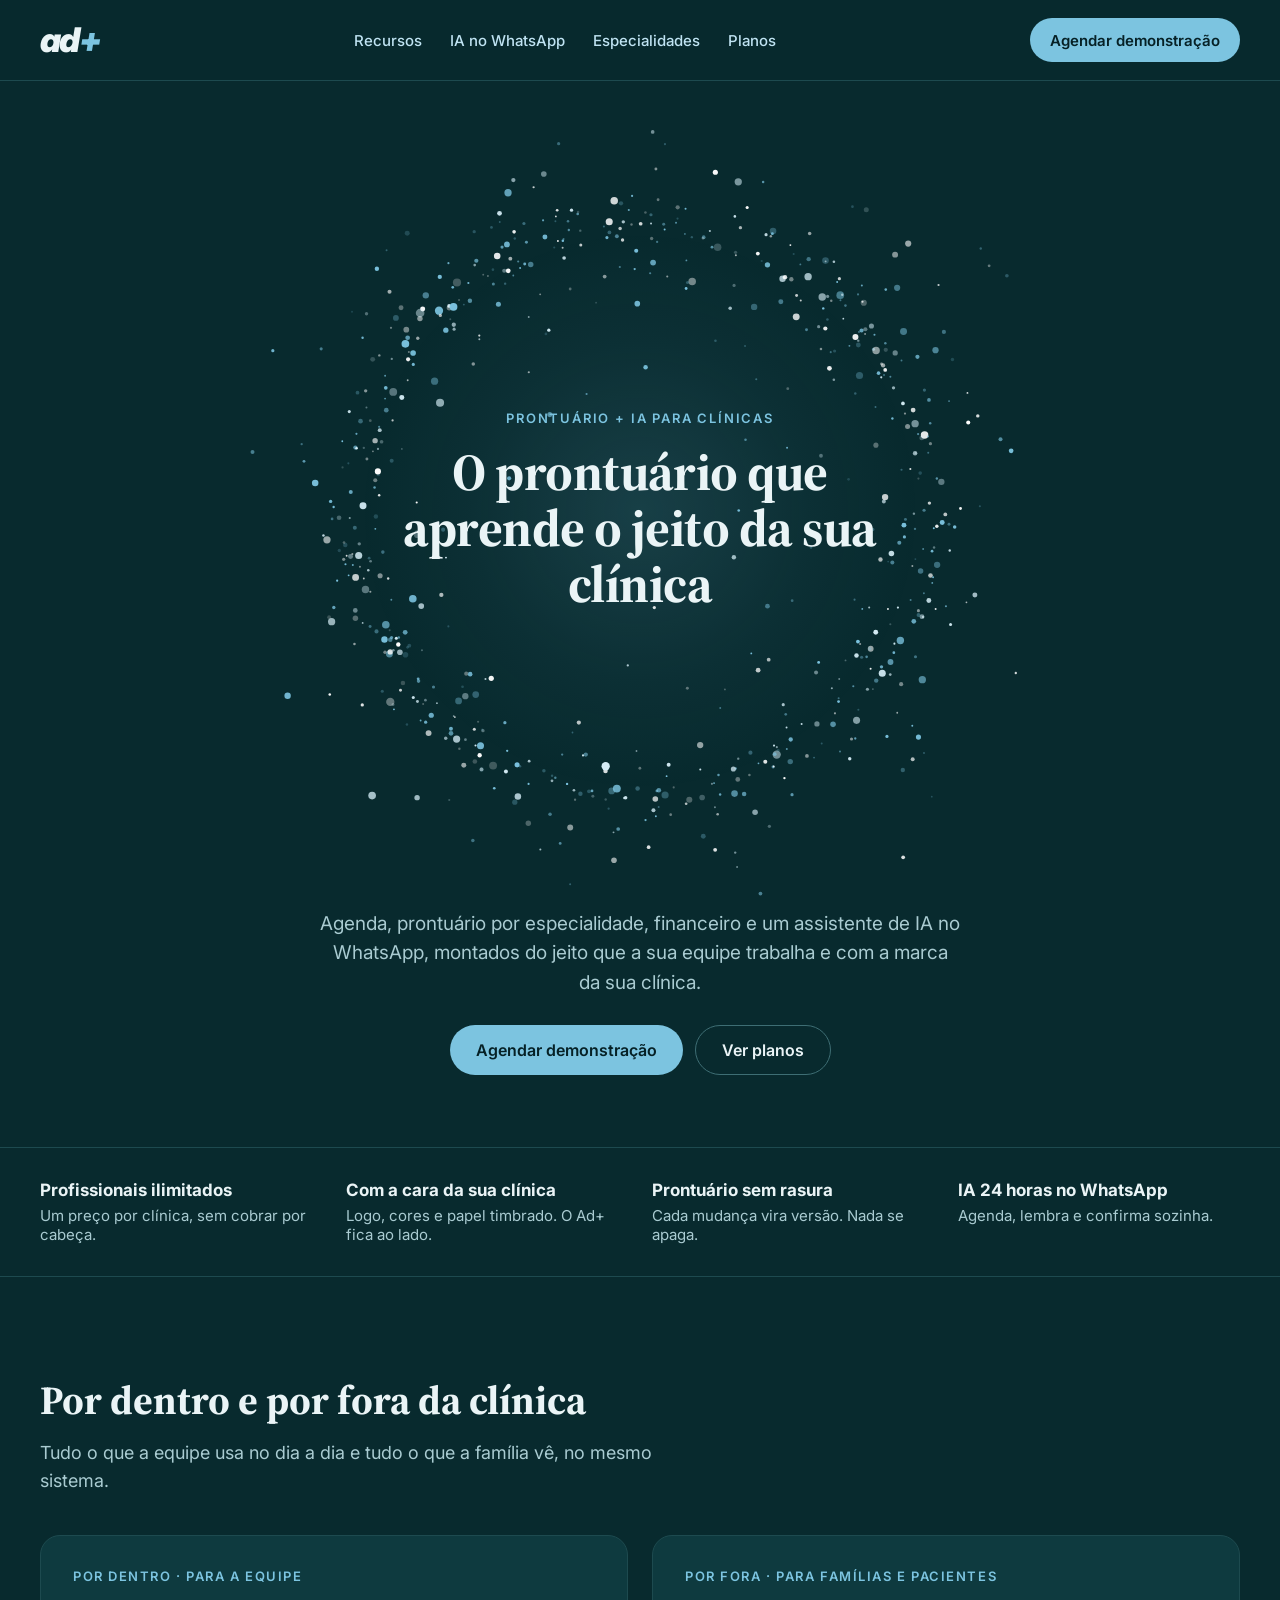
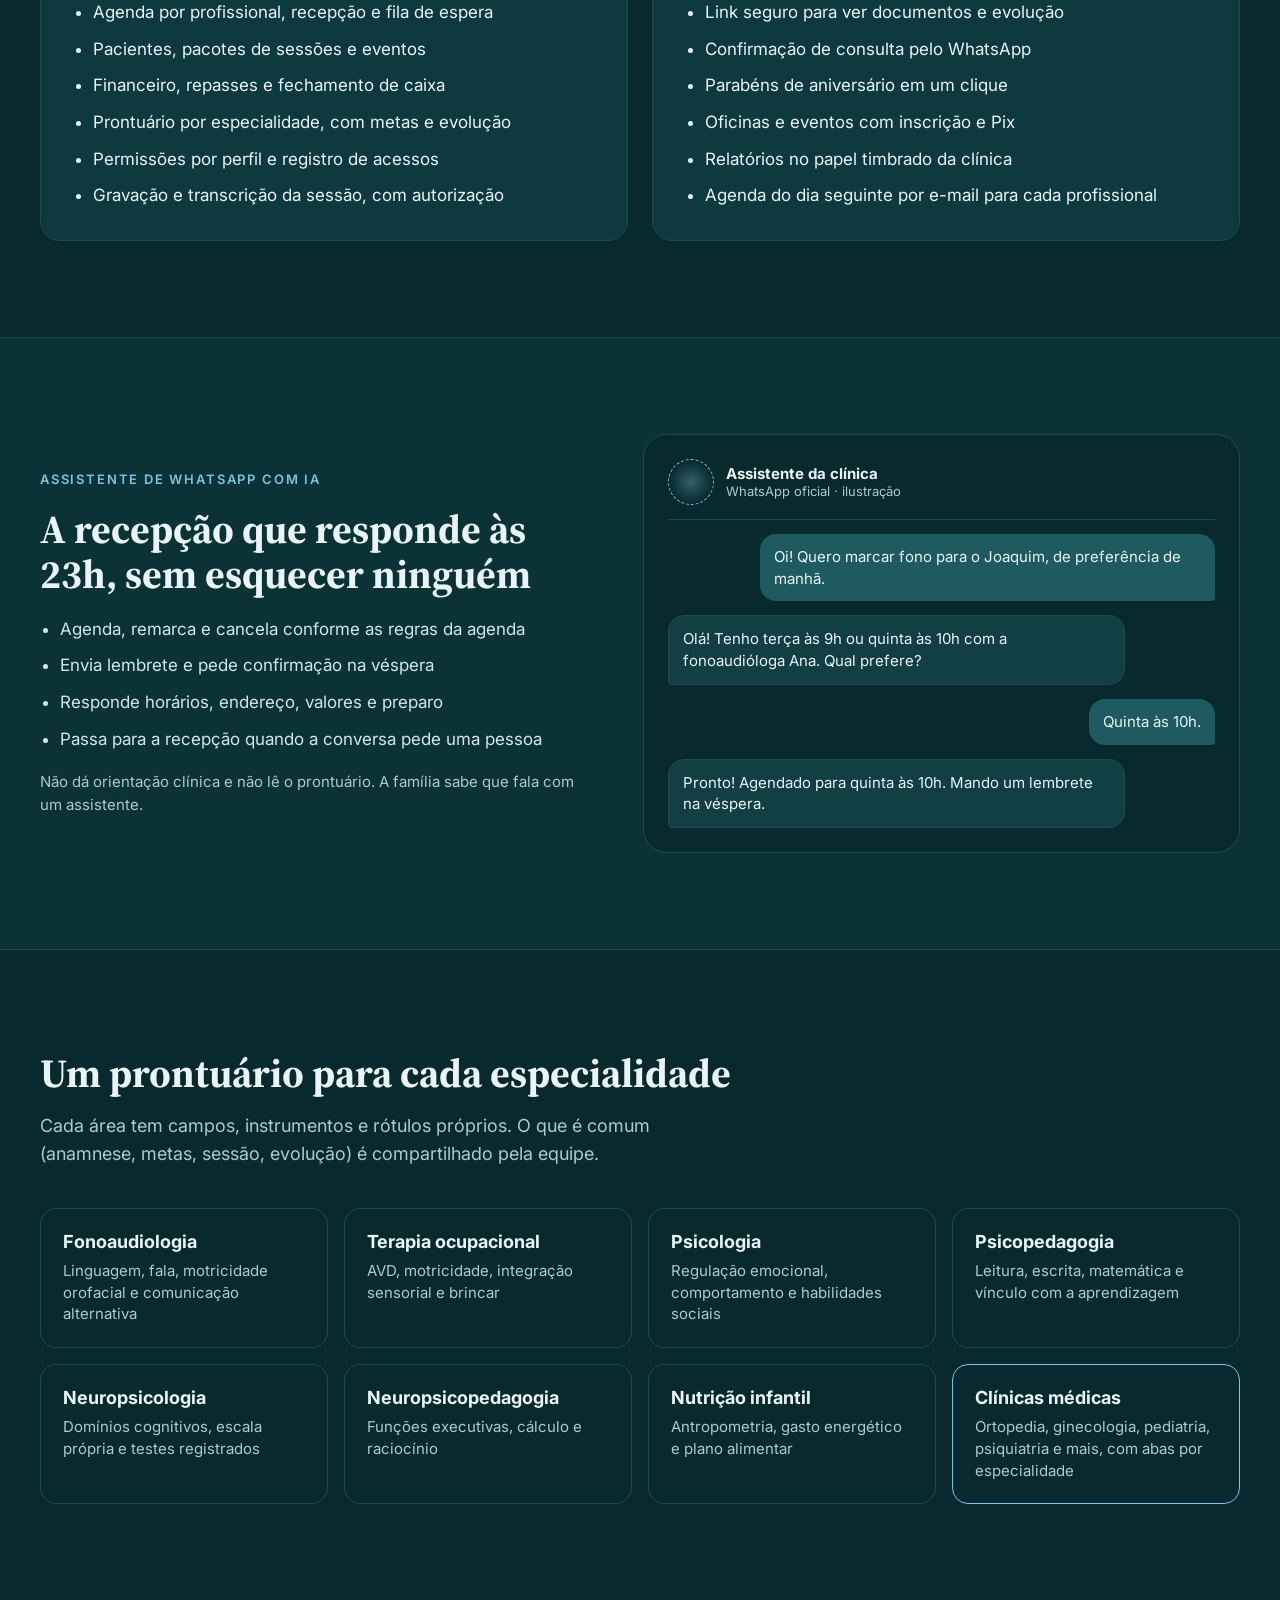
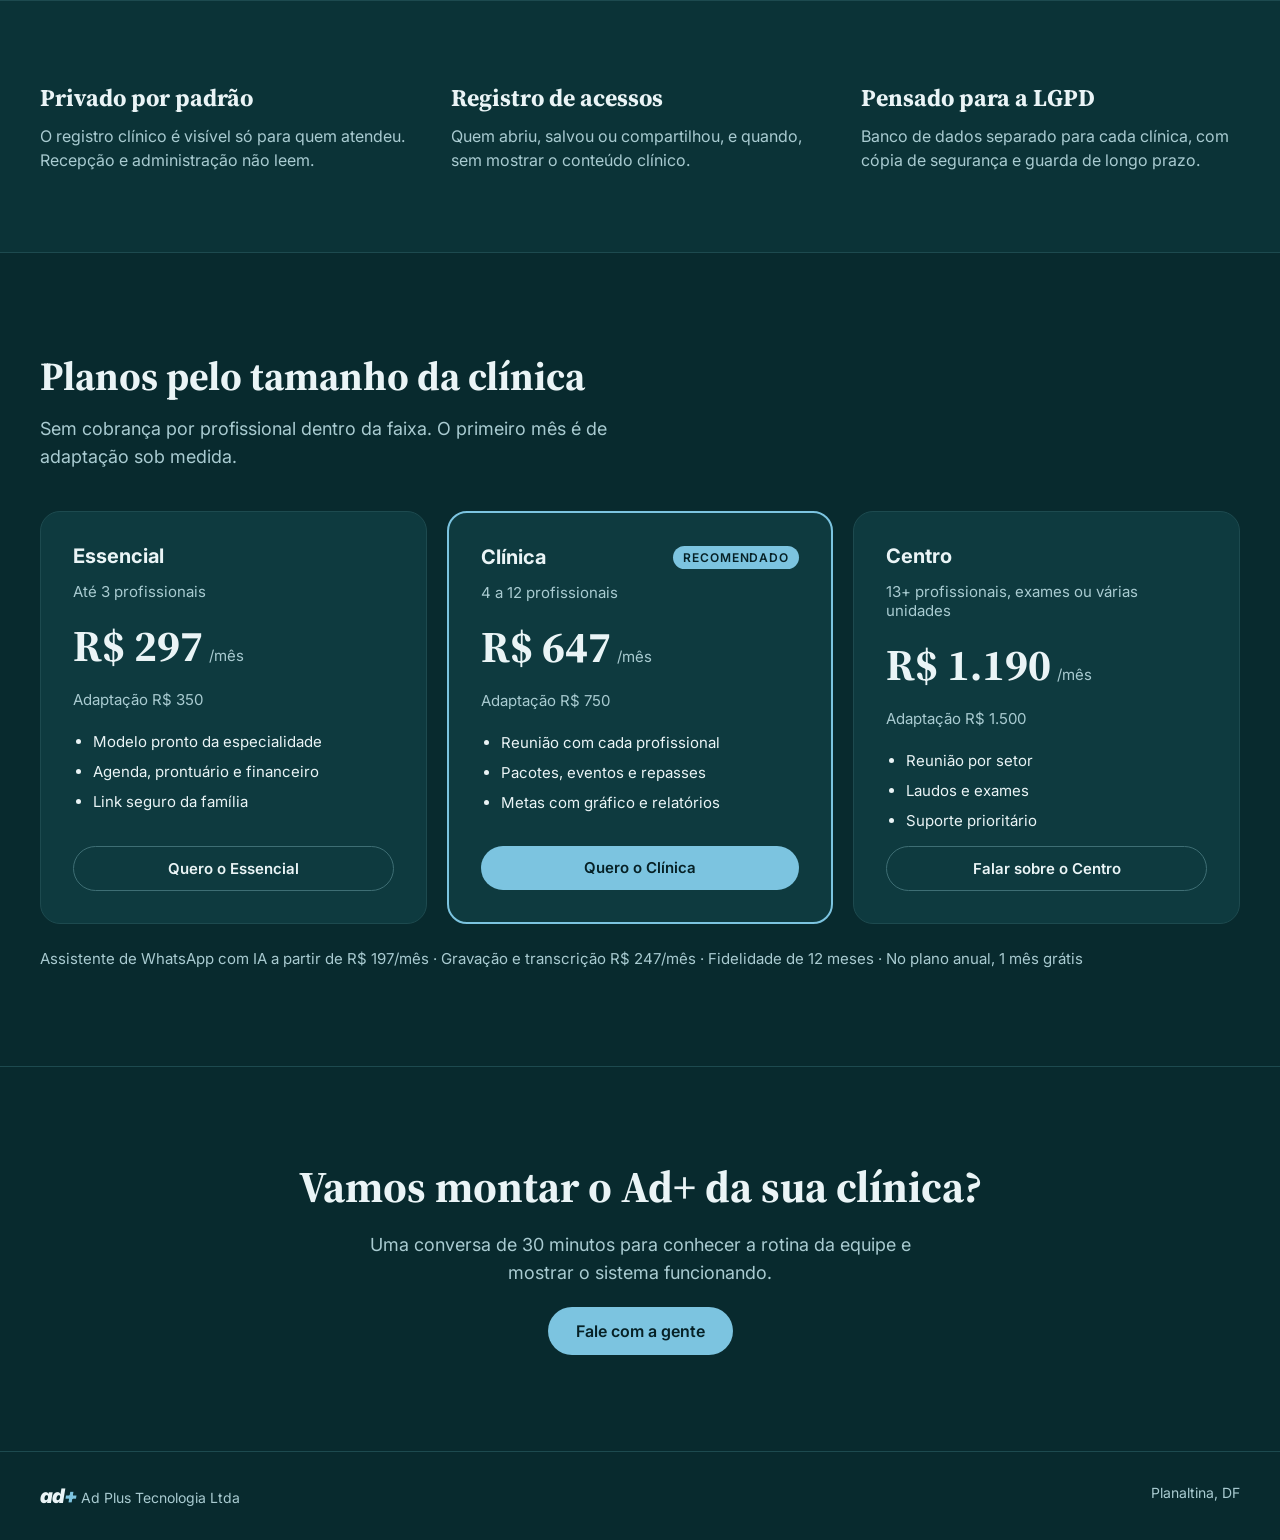
==== landing/index.html @ 31d8fa85 "Landing page do Ad+ para adplus.app.br Co-Authored-By: Claude Opus 5.5 <noreply@anthropic.com> Claud" ====
<!doctype html>
<html lang="pt-BR">
<head>
<meta charset="utf-8">
<meta name="viewport" content="width=device-width, initial-scale=1">
<title>Ad+ · Prontuário e IA para clínicas</title>
<meta name="description" content="Agenda, prontuário por especialidade, financeiro e assistente de IA no WhatsApp, montados do jeito da sua clínica.">
<meta property="og:title" content="Ad+ · Prontuário e IA para clínicas">
<meta property="og:description" content="O prontuário que aprende o jeito da sua clínica.">
<meta name="theme-color" content="#082A2E">
<link rel="icon" href="data:image/svg+xml,%3Csvg xmlns='http://www.w3.org/2000/svg' viewBox='0 0 64 64'%3E%3Crect width='64' height='64' rx='14' fill='%23082A2E'/%3E%3Ctext x='8' y='44' font-family='Arial' font-weight='900' font-style='italic' font-size='34' fill='%23EAF4F6'%3Ead%3Ctspan fill='%237CC4E0'%3E+%3C/tspan%3E%3C/text%3E%3C/svg%3E">
<link rel="preconnect" href="https://fonts.googleapis.com">
<link rel="stylesheet" href="https://fonts.googleapis.com/css2?family=Inter:ital,wght@0,400;0,500;0,600;0,700;1,800;1,900&amp;family=Source+Serif+4:opsz,wght@8..60,600;8..60,700&amp;display=swap">
<style>
body{margin:0;background:#082A2E}
a{color:#BFE3F2}a:hover{color:#FFFFFF}
<style>html{scroll-behavior:smooth}@media (prefers-reduced-motion: reduce){html{scroll-behavior:auto}}</style>
</head>
<body>
<div style="font-family: Inter, system-ui, sans-serif; color: #EAF4F6; background: #082A2E; min-height: 100vh">

<header style="position: sticky; top: 0; z-index: 10; background: rgba(8,42,46,0.92); border-bottom: 1px solid #1D4A4F">
<div style="max-width: 1200px; margin: 0 auto; padding: 18px 24px; display: flex; flex-wrap: wrap; align-items: center; justify-content: space-between; gap: 16px">
<a href="#topo" aria-label="Ad+ início" style="text-decoration: none; font-weight: 900; font-style: italic; font-size: 34px; letter-spacing: -0.05em; color: #EAF4F6; line-height: 1">ad<span style="color: #7CC4E0">+</span></a>
<nav aria-label="Principal" style="display: flex; flex-wrap: wrap; gap: 28px; font-size: 15px; font-weight: 500">
<a href="#recursos" style="text-decoration: none">Recursos</a>
<a href="#ia" style="text-decoration: none">IA no WhatsApp</a>
<a href="#especialidades" style="text-decoration: none">Especialidades</a>
<a href="#planos" style="text-decoration: none">Planos</a>
</nav>
<a href="#contato" style="text-decoration: none; background: #7CC4E0; color: #062126; font-weight: 600; font-size: 15px; padding: 12px 20px; border-radius: 999px; min-height: 44px; box-sizing: border-box; display: inline-flex; align-items: center">Agendar demonstração</a>
</div>
</header>

<section id="topo" style="position: relative; overflow: hidden; padding: 40px 24px 72px; display: flex; flex-direction: column; align-items: center">
<div style="position: relative; width: min(780px, 100%); aspect-ratio: 1 / 1">
<canvas id="poeira" aria-hidden="true" style="position: absolute; inset: 0; width: 100%; height: 100%"></canvas>
<div style="position: absolute; inset: 0; display: flex; flex-direction: column; align-items: center; justify-content: center; text-align: center; padding: 0 18%">
<p style="margin: 0 0 18px; font-size: 13px; font-weight: 600; letter-spacing: 0.14em; text-transform: uppercase; color: #7CC4E0">Prontuário + IA para clínicas</p>
<h1 style="margin: 0; font-family: 'Source Serif 4', Georgia, serif; font-weight: 700; font-size: 52px; line-height: 1.08; letter-spacing: -0.01em">O prontuário que aprende o jeito da sua clínica</h1>
</div>
</div>
<p style="margin: 8px 0 0; max-width: 640px; text-align: center; font-size: 19px; line-height: 1.55; color: #A9CBD1">Agenda, prontuário por especialidade, financeiro e um assistente de IA no WhatsApp, montados do jeito que a sua equipe trabalha e com a marca da sua clínica.</p>
<div style="display: flex; flex-wrap: wrap; justify-content: center; gap: 12px; margin-top: 28px">
<a href="#contato" style="text-decoration: none; background: #7CC4E0; color: #062126; font-weight: 600; font-size: 16px; padding: 14px 26px; border-radius: 999px; min-height: 48px; box-sizing: border-box; display: inline-flex; align-items: center">Agendar demonstração</a>
<a href="#planos" style="text-decoration: none; border: 1px solid #3E6E74; color: #EAF4F6; font-weight: 600; font-size: 16px; padding: 14px 26px; border-radius: 999px; min-height: 48px; box-sizing: border-box; display: inline-flex; align-items: center">Ver planos</a>
</div>
</section>

<section aria-label="Diferenciais" style="border-top: 1px solid #1D4A4F; border-bottom: 1px solid #1D4A4F">
<div style="max-width: 1200px; margin: 0 auto; padding: 32px 24px; display: grid; grid-template-columns: repeat(auto-fit, minmax(220px, 1fr)); gap: 24px">
<div style="display: flex; flex-direction: column; gap: 6px"><strong style="font-size: 17px">Profissionais ilimitados</strong><span style="font-size: 15px; color: #A9CBD1">Um preço por clínica, sem cobrar por cabeça.</span></div>
<div style="display: flex; flex-direction: column; gap: 6px"><strong style="font-size: 17px">Com a cara da sua clínica</strong><span style="font-size: 15px; color: #A9CBD1">Logo, cores e papel timbrado. O Ad+ fica ao lado.</span></div>
<div style="display: flex; flex-direction: column; gap: 6px"><strong style="font-size: 17px">Prontuário sem rasura</strong><span style="font-size: 15px; color: #A9CBD1">Cada mudança vira versão. Nada se apaga.</span></div>
<div style="display: flex; flex-direction: column; gap: 6px"><strong style="font-size: 17px">IA 24 horas no WhatsApp</strong><span style="font-size: 15px; color: #A9CBD1">Agenda, lembra e confirma sozinha.</span></div>
</div>
</section>

<section id="recursos" style="max-width: 1200px; margin: 0 auto; padding: 96px 24px">
<h2 style="margin: 0 0 12px; font-family: 'Source Serif 4', Georgia, serif; font-size: 40px; font-weight: 700">Por dentro e por fora da clínica</h2>
<p style="margin: 0 0 40px; max-width: 620px; font-size: 18px; line-height: 1.55; color: #A9CBD1">Tudo o que a equipe usa no dia a dia e tudo o que a família vê, no mesmo sistema.</p>
<div style="display: grid; grid-template-columns: repeat(auto-fit, minmax(320px, 1fr)); gap: 24px">
<div style="background: #0E3A3F; border: 1px solid #1D4A4F; border-radius: 20px; padding: 32px; display: flex; flex-direction: column; gap: 16px">
<p style="margin: 0; font-size: 13px; font-weight: 600; letter-spacing: 0.12em; text-transform: uppercase; color: #7CC4E0">Por dentro · para a equipe</p>
<ul style="margin: 0; padding-left: 20px; display: flex; flex-direction: column; gap: 12px; font-size: 17px; line-height: 1.45">
<li>Agenda por profissional, recepção e fila de espera</li>
<li>Pacientes, pacotes de sessões e eventos</li>
<li>Financeiro, repasses e fechamento de caixa</li>
<li>Prontuário por especialidade, com metas e evolução</li>
<li>Permissões por perfil e registro de acessos</li>
<li>Gravação e transcrição da sessão, com autorização</li>
</ul>
</div>
<div style="background: #0E3A3F; border: 1px solid #1D4A4F; border-radius: 20px; padding: 32px; display: flex; flex-direction: column; gap: 16px">
<p style="margin: 0; font-size: 13px; font-weight: 600; letter-spacing: 0.12em; text-transform: uppercase; color: #7CC4E0">Por fora · para famílias e pacientes</p>
<ul style="margin: 0; padding-left: 20px; display: flex; flex-direction: column; gap: 12px; font-size: 17px; line-height: 1.45">
<li>Link seguro para ver documentos e evolução</li>
<li>Confirmação de consulta pelo WhatsApp</li>
<li>Parabéns de aniversário em um clique</li>
<li>Oficinas e eventos com inscrição e Pix</li>
<li>Relatórios no papel timbrado da clínica</li>
<li>Agenda do dia seguinte por e-mail para cada profissional</li>
</ul>
</div>
</div>
</section>

<section id="ia" style="background: #0B3337; border-top: 1px solid #1D4A4F; border-bottom: 1px solid #1D4A4F">
<div style="max-width: 1200px; margin: 0 auto; padding: 96px 24px; display: flex; flex-wrap: wrap; gap: 56px; align-items: center">
<div style="flex: 1 1 420px; min-width: 0; display: flex; flex-direction: column; gap: 20px">
<p style="margin: 0; font-size: 13px; font-weight: 600; letter-spacing: 0.14em; text-transform: uppercase; color: #7CC4E0">Assistente de WhatsApp com IA</p>
<h2 style="margin: 0; font-family: 'Source Serif 4', Georgia, serif; font-size: 40px; line-height: 1.12; font-weight: 700">A recepção que responde às 23h, sem esquecer ninguém</h2>
<ul style="margin: 0; padding-left: 20px; display: flex; flex-direction: column; gap: 12px; font-size: 17px; line-height: 1.45; color: #D3E7EB">
<li>Agenda, remarca e cancela conforme as regras da agenda</li>
<li>Envia lembrete e pede confirmação na véspera</li>
<li>Responde horários, endereço, valores e preparo</li>
<li>Passa para a recepção quando a conversa pede uma pessoa</li>
</ul>
<p style="margin: 0; font-size: 15px; line-height: 1.5; color: #A9CBD1">Não dá orientação clínica e não lê o prontuário. A família sabe que fala com um assistente.</p>
</div>
<div style="flex: 1 1 420px; min-width: 0; background: #082A2E; border: 1px solid #1D4A4F; border-radius: 24px; padding: 24px; display: flex; flex-direction: column; gap: 14px">
<div style="display: flex; align-items: center; gap: 12px; padding-bottom: 14px; border-bottom: 1px solid #1D4A4F">
<div aria-hidden="true" style="position: relative; width: 44px; height: 44px; border-radius: 50%; background: radial-gradient(circle, rgba(124,196,224,0.35) 0%, rgba(124,196,224,0) 70%); border: 1px dashed #7CC4E0"></div>
<div style="display: flex; flex-direction: column"><strong style="font-size: 15px">Assistente da clínica</strong><span style="font-size: 13px; color: #A9CBD1">WhatsApp oficial · ilustração</span></div>
</div>
<div style="align-self: flex-end; max-width: 78%; background: #1F5A60; border-radius: 16px 16px 4px 16px; padding: 12px 14px; font-size: 15px; line-height: 1.45">Oi! Quero marcar fono para o Joaquim, de preferência de manhã.</div>
<div style="align-self: flex-start; max-width: 78%; background: #123F44; border: 1px solid #1D4A4F; border-radius: 16px 16px 16px 4px; padding: 12px 14px; font-size: 15px; line-height: 1.45">Olá! Tenho terça às 9h ou quinta às 10h com a fonoaudióloga Ana. Qual prefere?</div>
<div style="align-self: flex-end; max-width: 78%; background: #1F5A60; border-radius: 16px 16px 4px 16px; padding: 12px 14px; font-size: 15px; line-height: 1.45">Quinta às 10h.</div>
<div style="align-self: flex-start; max-width: 78%; background: #123F44; border: 1px solid #1D4A4F; border-radius: 16px 16px 16px 4px; padding: 12px 14px; font-size: 15px; line-height: 1.45">Pronto! Agendado para quinta às 10h. Mando um lembrete na véspera.</div>
</div>
</div>
</section>

<section id="especialidades" style="max-width: 1200px; margin: 0 auto; padding: 96px 24px">
<h2 style="margin: 0 0 12px; font-family: 'Source Serif 4', Georgia, serif; font-size: 40px; font-weight: 700">Um prontuário para cada especialidade</h2>
<p style="margin: 0 0 40px; max-width: 640px; font-size: 18px; line-height: 1.55; color: #A9CBD1">Cada área tem campos, instrumentos e rótulos próprios. O que é comum (anamnese, metas, sessão, evolução) é compartilhado pela equipe.</p>
<div style="display: grid; grid-template-columns: repeat(auto-fit, minmax(250px, 1fr)); gap: 16px">
<div style="border: 1px solid #1D4A4F; border-radius: 16px; padding: 22px; display: flex; flex-direction: column; gap: 8px"><strong style="font-size: 18px">Fonoaudiologia</strong><span style="font-size: 15px; line-height: 1.45; color: #A9CBD1">Linguagem, fala, motricidade orofacial e comunicação alternativa</span></div>
<div style="border: 1px solid #1D4A4F; border-radius: 16px; padding: 22px; display: flex; flex-direction: column; gap: 8px"><strong style="font-size: 18px">Terapia ocupacional</strong><span style="font-size: 15px; line-height: 1.45; color: #A9CBD1">AVD, motricidade, integração sensorial e brincar</span></div>
<div style="border: 1px solid #1D4A4F; border-radius: 16px; padding: 22px; display: flex; flex-direction: column; gap: 8px"><strong style="font-size: 18px">Psicologia</strong><span style="font-size: 15px; line-height: 1.45; color: #A9CBD1">Regulação emocional, comportamento e habilidades sociais</span></div>
<div style="border: 1px solid #1D4A4F; border-radius: 16px; padding: 22px; display: flex; flex-direction: column; gap: 8px"><strong style="font-size: 18px">Psicopedagogia</strong><span style="font-size: 15px; line-height: 1.45; color: #A9CBD1">Leitura, escrita, matemática e vínculo com a aprendizagem</span></div>
<div style="border: 1px solid #1D4A4F; border-radius: 16px; padding: 22px; display: flex; flex-direction: column; gap: 8px"><strong style="font-size: 18px">Neuropsicologia</strong><span style="font-size: 15px; line-height: 1.45; color: #A9CBD1">Domínios cognitivos, escala própria e testes registrados</span></div>
<div style="border: 1px solid #1D4A4F; border-radius: 16px; padding: 22px; display: flex; flex-direction: column; gap: 8px"><strong style="font-size: 18px">Neuropsicopedagogia</strong><span style="font-size: 15px; line-height: 1.45; color: #A9CBD1">Funções executivas, cálculo e raciocínio</span></div>
<div style="border: 1px solid #1D4A4F; border-radius: 16px; padding: 22px; display: flex; flex-direction: column; gap: 8px"><strong style="font-size: 18px">Nutrição infantil</strong><span style="font-size: 15px; line-height: 1.45; color: #A9CBD1">Antropometria, gasto energético e plano alimentar</span></div>
<div style="border: 1px solid #7CC4E0; border-radius: 16px; padding: 22px; display: flex; flex-direction: column; gap: 8px"><strong style="font-size: 18px">Clínicas médicas</strong><span style="font-size: 15px; line-height: 1.45; color: #A9CBD1">Ortopedia, ginecologia, pediatria, psiquiatria e mais, com abas por especialidade</span></div>
</div>
</section>

<section aria-label="Privacidade" style="background: #0B3337; border-top: 1px solid #1D4A4F; border-bottom: 1px solid #1D4A4F">
<div style="max-width: 1200px; margin: 0 auto; padding: 80px 24px; display: grid; grid-template-columns: repeat(auto-fit, minmax(280px, 1fr)); gap: 32px">
<div style="display: flex; flex-direction: column; gap: 10px"><h3 style="margin: 0; font-family: 'Source Serif 4', Georgia, serif; font-size: 24px">Privado por padrão</h3><p style="margin: 0; font-size: 16px; line-height: 1.5; color: #A9CBD1">O registro clínico é visível só para quem atendeu. Recepção e administração não leem.</p></div>
<div style="display: flex; flex-direction: column; gap: 10px"><h3 style="margin: 0; font-family: 'Source Serif 4', Georgia, serif; font-size: 24px">Registro de acessos</h3><p style="margin: 0; font-size: 16px; line-height: 1.5; color: #A9CBD1">Quem abriu, salvou ou compartilhou, e quando, sem mostrar o conteúdo clínico.</p></div>
<div style="display: flex; flex-direction: column; gap: 10px"><h3 style="margin: 0; font-family: 'Source Serif 4', Georgia, serif; font-size: 24px">Pensado para a LGPD</h3><p style="margin: 0; font-size: 16px; line-height: 1.5; color: #A9CBD1">Banco de dados separado para cada clínica, com cópia de segurança e guarda de longo prazo.</p></div>
</div>
</section>

<section id="planos" style="max-width: 1200px; margin: 0 auto; padding: 96px 24px">
<h2 style="margin: 0 0 12px; font-family: 'Source Serif 4', Georgia, serif; font-size: 40px; font-weight: 700">Planos pelo tamanho da clínica</h2>
<p style="margin: 0 0 40px; max-width: 640px; font-size: 18px; line-height: 1.55; color: #A9CBD1">Sem cobrança por profissional dentro da faixa. O primeiro mês é de adaptação sob medida.</p>
<div style="display: grid; grid-template-columns: repeat(auto-fit, minmax(300px, 1fr)); gap: 20px; align-items: stretch">
<div style="background: #0E3A3F; border: 1px solid #1D4A4F; border-radius: 20px; padding: 32px; display: flex; flex-direction: column; gap: 14px">
<strong style="font-size: 20px">Essencial</strong>
<span style="font-size: 15px; color: #A9CBD1">Até 3 profissionais</span>
<div style="display: flex; align-items: baseline; gap: 6px"><span style="font-family: 'Source Serif 4', Georgia, serif; font-size: 44px; font-weight: 700">R$ 297</span><span style="font-size: 15px; color: #A9CBD1">/mês</span></div>
<span style="font-size: 15px; color: #A9CBD1">Adaptação R$ 350</span>
<ul style="margin: 8px 0 0; padding-left: 20px; display: flex; flex-direction: column; gap: 8px; font-size: 15px; line-height: 1.45"><li>Modelo pronto da especialidade</li><li>Agenda, prontuário e financeiro</li><li>Link seguro da família</li></ul>
<a href="#contato" style="margin-top: auto; text-decoration: none; border: 1px solid #3E6E74; color: #EAF4F6; font-weight: 600; font-size: 15px; padding: 12px 20px; border-radius: 999px; min-height: 44px; box-sizing: border-box; display: inline-flex; align-items: center; justify-content: center">Quero o Essencial</a>
</div>
<div style="background: #0E3A3F; border: 2px solid #7CC4E0; border-radius: 20px; padding: 32px; display: flex; flex-direction: column; gap: 14px">
<div style="display: flex; justify-content: space-between; align-items: center; gap: 8px"><strong style="font-size: 20px">Clínica</strong><span style="font-size: 12px; font-weight: 600; letter-spacing: 0.08em; text-transform: uppercase; background: #7CC4E0; color: #062126; padding: 4px 10px; border-radius: 999px">Recomendado</span></div>
<span style="font-size: 15px; color: #A9CBD1">4 a 12 profissionais</span>
<div style="display: flex; align-items: baseline; gap: 6px"><span style="font-family: 'Source Serif 4', Georgia, serif; font-size: 44px; font-weight: 700">R$ 647</span><span style="font-size: 15px; color: #A9CBD1">/mês</span></div>
<span style="font-size: 15px; color: #A9CBD1">Adaptação R$ 750</span>
<ul style="margin: 8px 0 0; padding-left: 20px; display: flex; flex-direction: column; gap: 8px; font-size: 15px; line-height: 1.45"><li>Reunião com cada profissional</li><li>Pacotes, eventos e repasses</li><li>Metas com gráfico e relatórios</li></ul>
<a href="#contato" style="margin-top: auto; text-decoration: none; background: #7CC4E0; color: #062126; font-weight: 600; font-size: 15px; padding: 12px 20px; border-radius: 999px; min-height: 44px; box-sizing: border-box; display: inline-flex; align-items: center; justify-content: center">Quero o Clínica</a>
</div>
<div style="background: #0E3A3F; border: 1px solid #1D4A4F; border-radius: 20px; padding: 32px; display: flex; flex-direction: column; gap: 14px">
<strong style="font-size: 20px">Centro</strong>
<span style="font-size: 15px; color: #A9CBD1">13+ profissionais, exames ou várias unidades</span>
<div style="display: flex; align-items: baseline; gap: 6px"><span style="font-family: 'Source Serif 4', Georgia, serif; font-size: 44px; font-weight: 700">R$ 1.190</span><span style="font-size: 15px; color: #A9CBD1">/mês</span></div>
<span style="font-size: 15px; color: #A9CBD1">Adaptação R$ 1.500</span>
<ul style="margin: 8px 0 0; padding-left: 20px; display: flex; flex-direction: column; gap: 8px; font-size: 15px; line-height: 1.45"><li>Reunião por setor</li><li>Laudos e exames</li><li>Suporte prioritário</li></ul>
<a href="#contato" style="margin-top: auto; text-decoration: none; border: 1px solid #3E6E74; color: #EAF4F6; font-weight: 600; font-size: 15px; padding: 12px 20px; border-radius: 999px; min-height: 44px; box-sizing: border-box; display: inline-flex; align-items: center; justify-content: center">Falar sobre o Centro</a>
</div>
</div>
<p style="margin: 24px 0 0; font-size: 15px; line-height: 1.5; color: #A9CBD1">Assistente de WhatsApp com IA a partir de R$ 197/mês · Gravação e transcrição R$ 247/mês · Fidelidade de 12 meses · No plano anual, 1 mês grátis</p>
</section>

<section id="contato" style="position: relative; overflow: hidden; border-top: 1px solid #1D4A4F">
<div style="max-width: 1200px; margin: 0 auto; padding: 96px 24px; display: flex; flex-direction: column; align-items: center; text-align: center; gap: 20px">
<h2 style="margin: 0; max-width: 720px; font-family: 'Source Serif 4', Georgia, serif; font-size: 44px; line-height: 1.1; font-weight: 700">Vamos montar o Ad+ da sua clínica?</h2>
<p style="margin: 0; max-width: 560px; font-size: 18px; line-height: 1.55; color: #A9CBD1">Uma conversa de 30 minutos para conhecer a rotina da equipe e mostrar o sistema funcionando.</p>
<a href="mailto:contato@adplus.app.br" style="text-decoration: none; background: #7CC4E0; color: #062126; font-weight: 600; font-size: 16px; padding: 14px 28px; border-radius: 999px; min-height: 48px; box-sizing: border-box; display: inline-flex; align-items: center">Fale com a gente</a>
</div>
</section>

<footer style="border-top: 1px solid #1D4A4F">
<div style="max-width: 1200px; margin: 0 auto; padding: 32px 24px; display: flex; flex-wrap: wrap; justify-content: space-between; gap: 16px; font-size: 14px; color: #A9CBD1">
<span><span style="font-weight: 900; font-style: italic; font-size: 20px; letter-spacing: -0.05em; color: #EAF4F6">ad<span style="color: #7CC4E0">+</span></span>  Ad Plus Tecnologia Ltda</span>
<span>Planaltina, DF</span>
</div>
</footer>

</div>
<script>
(function(){
  var c=document.getElementById('poeira'); if(!c) return;
  var x=c.getContext('2d'), dpr=Math.min(window.devicePixelRatio||1,2), W=0, P=[];
  var reduz=window.matchMedia&&window.matchMedia('(prefers-reduced-motion: reduce)').matches;
  var a=11>>>0; function rnd(){a=(a+0x6D2B79F5)|0;var t=Math.imul(a^(a>>>15),1|a);t=(t+Math.imul(t^(t>>>7),61|t))^t;return((t^(t>>>14))>>>0)/4294967296;}
  function g(){var u=0;while(u===0)u=rnd();return Math.sqrt(-2*Math.log(u))*Math.cos(2*Math.PI*rnd());}
  var cores=['255,255,255','214,238,247','124,196,224','124,196,224'];
  [[315,0.36,0.018,1],[225,0.355,0.045,-0.65],[160,0.37,0.11,0.4]].forEach(function(l){
    for(var i=0;i<l[0];i++){P.push({th:rnd()*Math.PI*2,r:l[1]+g()*l[2],s:0.8+rnd()*rnd()*3.2,o:0.2+rnd()*0.8,c:cores[Math.floor(rnd()*4)],v:l[3]});}
  });
  function tam(){var w=c.clientWidth; if(!w) return; W=w; c.width=w*dpr; c.height=w*dpr;}
  function desenha(t){
    if(!W) tam(); x.setTransform(dpr,0,0,dpr,0,0); x.clearRect(0,0,W,W);
    var cx=W/2, esc=W/700, resp=1+0.03*Math.sin(t/1100), giro=t/14000;
    var gr=x.createRadialGradient(cx,cx,0,cx,cx,W*0.36);
    gr.addColorStop(0,'rgba(124,196,224,0.14)'); gr.addColorStop(0.6,'rgba(124,196,224,0.04)'); gr.addColorStop(1,'rgba(124,196,224,0)');
    x.fillStyle=gr; x.beginPath(); x.arc(cx,cx,W*0.36,0,Math.PI*2); x.fill();
    for(var i=0;i<P.length;i++){var p=P[i], th=p.th+giro*p.v, r=p.r*W*resp;
      x.fillStyle='rgba('+p.c+','+p.o+')'; x.beginPath(); x.arc(cx+Math.cos(th)*r, cx+Math.sin(th)*r, p.s*esc, 0, Math.PI*2); x.fill();}
    if(!reduz) requestAnimationFrame(desenha);
  }
  window.addEventListener('resize',function(){tam(); if(reduz) desenha(0);});
  tam(); requestAnimationFrame(desenha);
})();
</script>
</body>
</html>
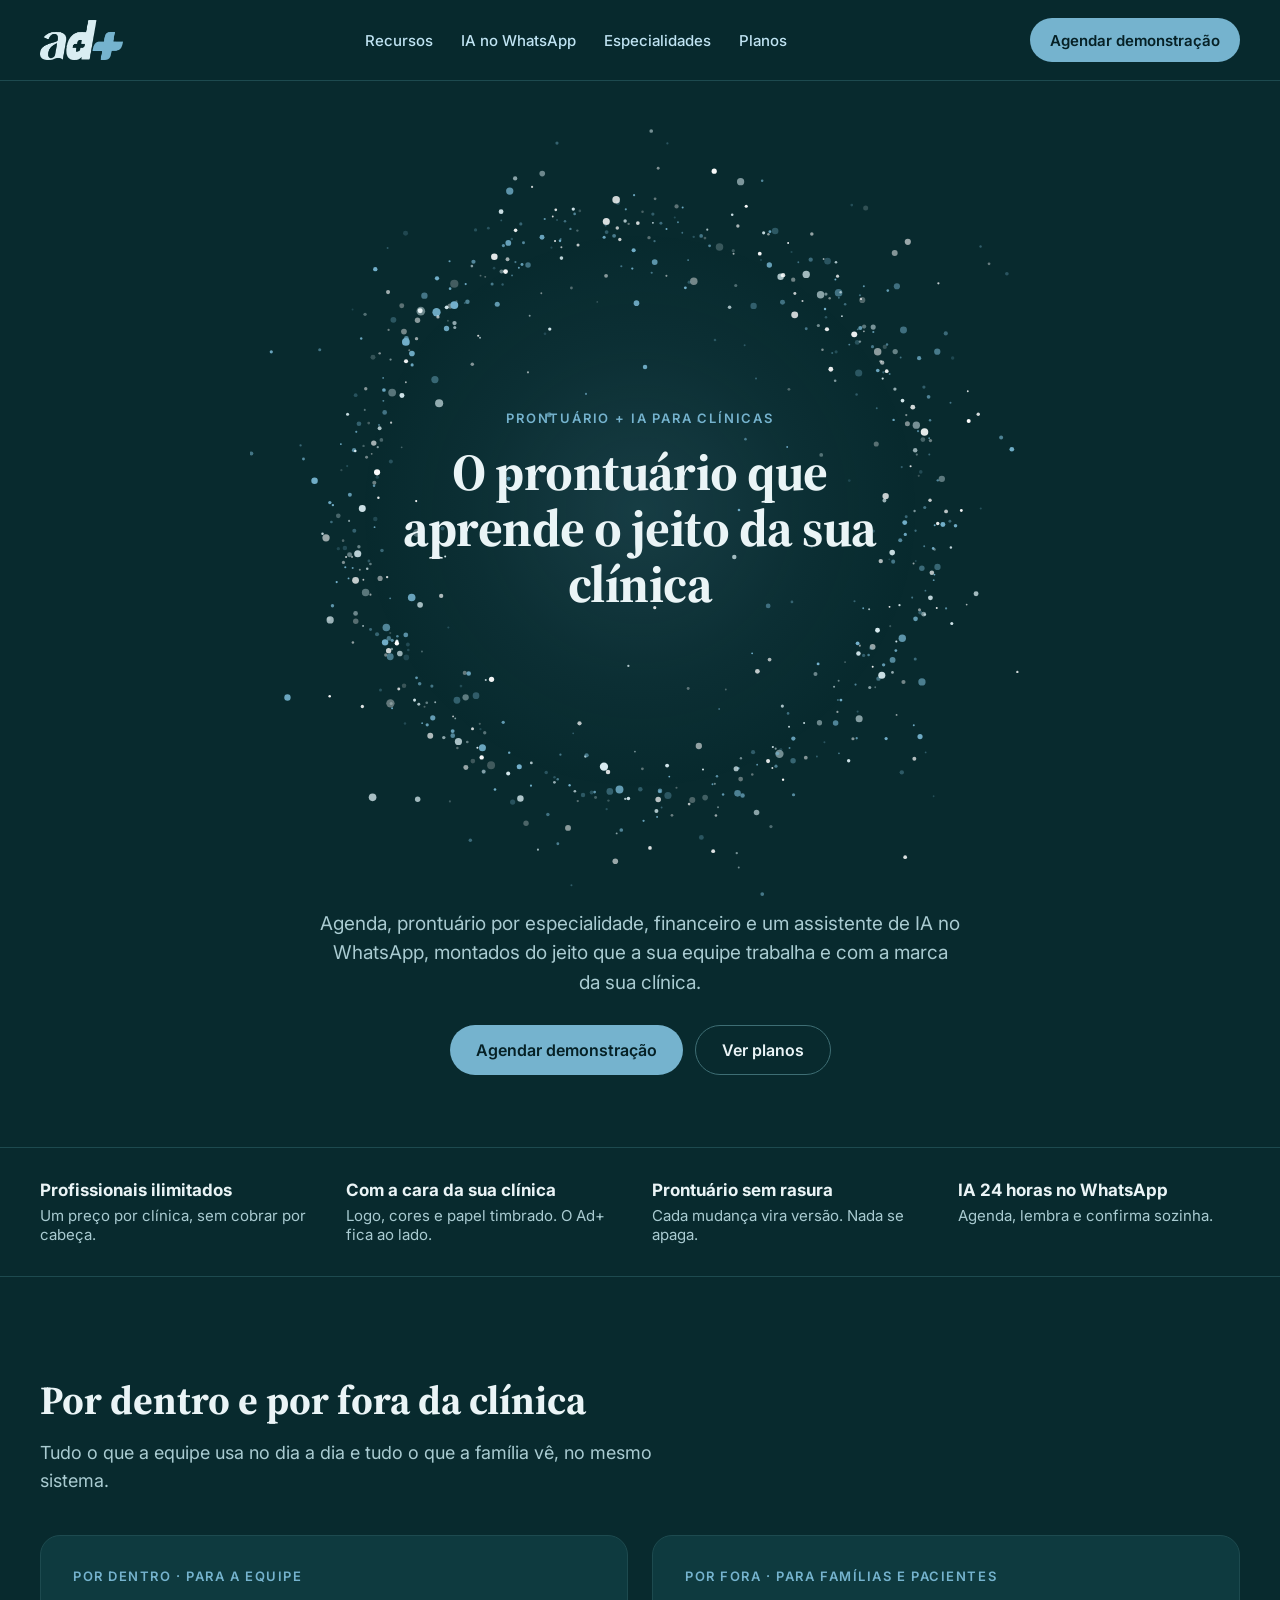
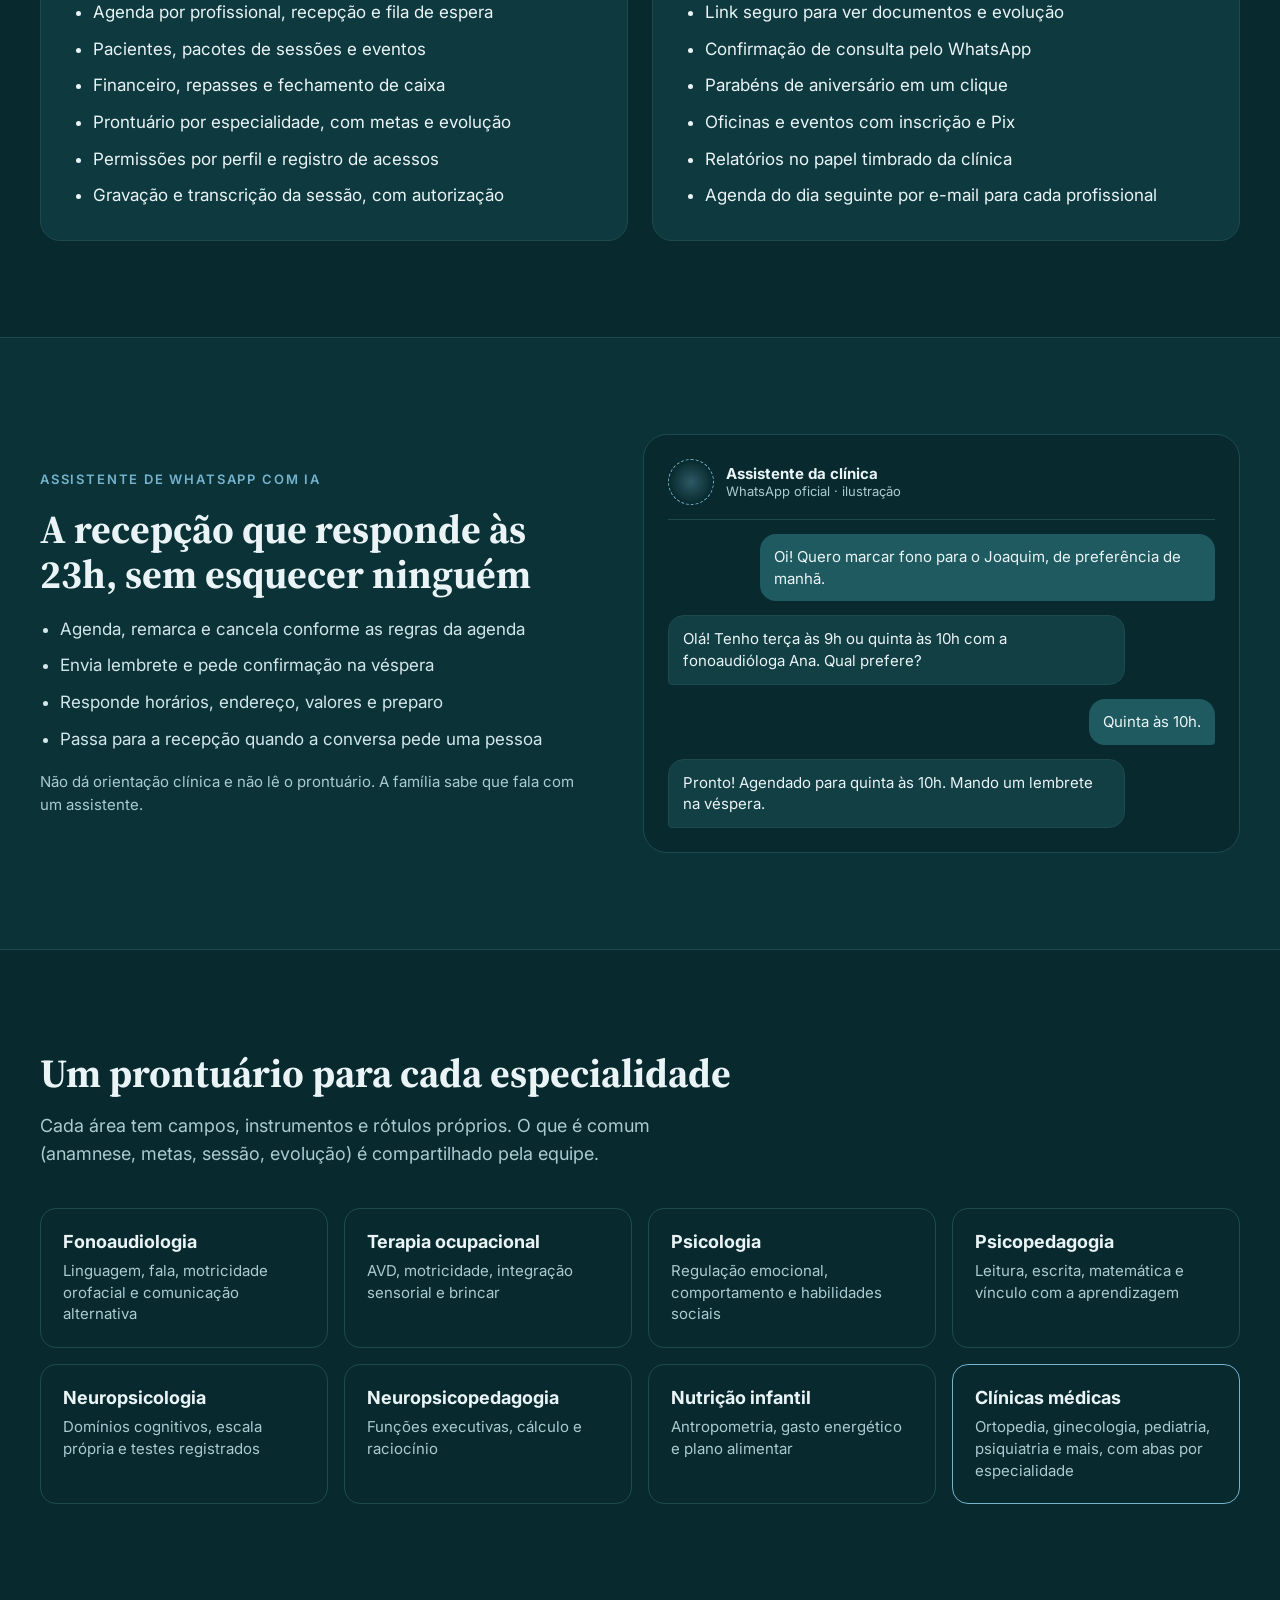
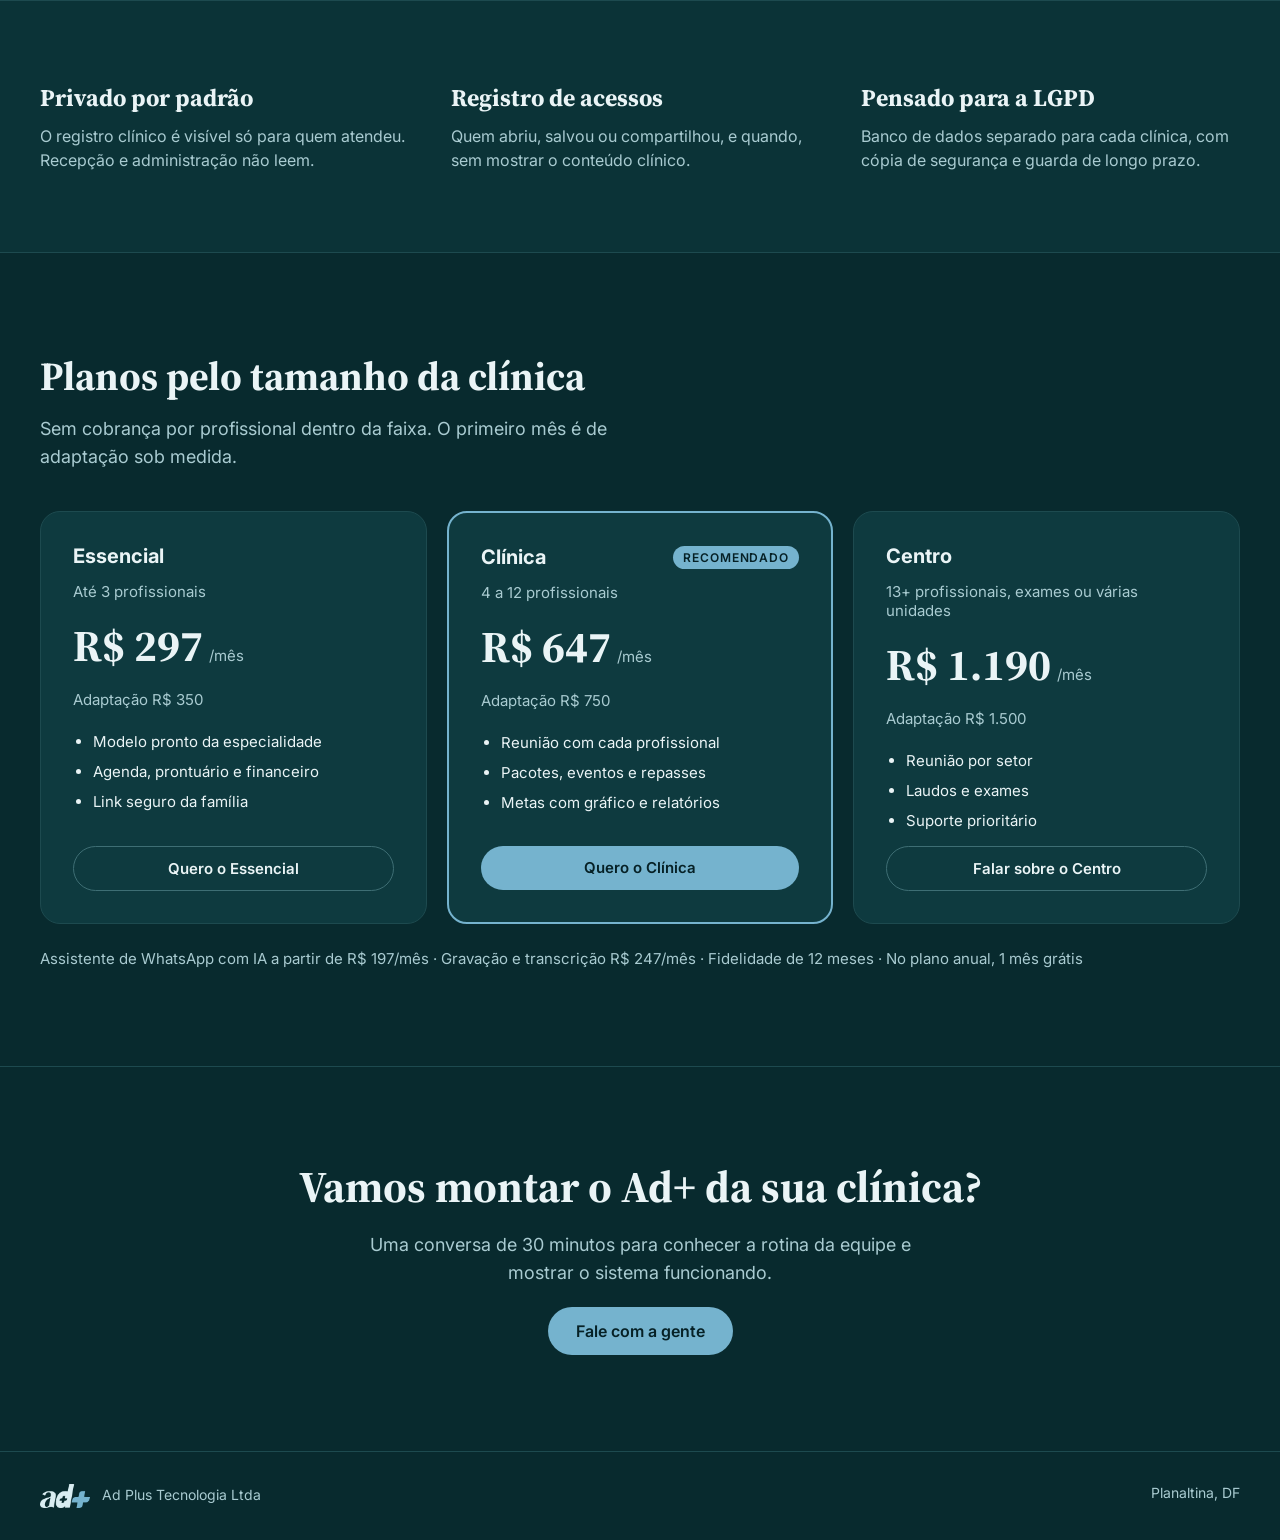
==== commit cb09629f: "Landing: logo oficial do Ad+ e cores da marca Co-Authored-By: Claude Opus 5.5 <noreply@anthropic.com" ====
--- a/landing/index.html
+++ b/landing/index.html
@@ -8,7 +8,8 @@
 <meta property="og:title" content="Ad+ · Prontuário e IA para clínicas">
 <meta property="og:description" content="O prontuário que aprende o jeito da sua clínica.">
 <meta name="theme-color" content="#082A2E">
-<link rel="icon" href="data:image/svg+xml,%3Csvg xmlns='http://www.w3.org/2000/svg' viewBox='0 0 64 64'%3E%3Crect width='64' height='64' rx='14' fill='%23082A2E'/%3E%3Ctext x='8' y='44' font-family='Arial' font-weight='900' font-style='italic' font-size='34' fill='%23EAF4F6'%3Ead%3Ctspan fill='%237CC4E0'%3E+%3C/tspan%3E%3C/text%3E%3C/svg%3E">
+<link rel="icon" type="image/png" href="[data-uri]">
+<link rel="apple-touch-icon" href="[data-uri]">
 <link rel="preconnect" href="https://fonts.googleapis.com">
 <link rel="stylesheet" href="https://fonts.googleapis.com/css2?family=Inter:ital,wght@0,400;0,500;0,600;0,700;1,800;1,900&amp;family=Source+Serif+4:opsz,wght@8..60,600;8..60,700&amp;display=swap">
 <style>
@@ -21,14 +22,14 @@
 
 <header style="position: sticky; top: 0; z-index: 10; background: rgba(8,42,46,0.92); border-bottom: 1px solid #1D4A4F">
 <div style="max-width: 1200px; margin: 0 auto; padding: 18px 24px; display: flex; flex-wrap: wrap; align-items: center; justify-content: space-between; gap: 16px">
-<a href="#topo" aria-label="Ad+ início" style="text-decoration: none; font-weight: 900; font-style: italic; font-size: 34px; letter-spacing: -0.05em; color: #EAF4F6; line-height: 1">ad<span style="color: #7CC4E0">+</span></a>
+<a href="#topo" style="display: inline-flex; align-items: center; min-height: 44px"><img src="[data-uri]" alt="Ad+" width="83" height="40" style="display: block; height: 40px; width: auto"></a>
 <nav aria-label="Principal" style="display: flex; flex-wrap: wrap; gap: 28px; font-size: 15px; font-weight: 500">
 <a href="#recursos" style="text-decoration: none">Recursos</a>
 <a href="#ia" style="text-decoration: none">IA no WhatsApp</a>
 <a href="#especialidades" style="text-decoration: none">Especialidades</a>
 <a href="#planos" style="text-decoration: none">Planos</a>
 </nav>
-<a href="#contato" style="text-decoration: none; background: #7CC4E0; color: #062126; font-weight: 600; font-size: 15px; padding: 12px 20px; border-radius: 999px; min-height: 44px; box-sizing: border-box; display: inline-flex; align-items: center">Agendar demonstração</a>
+<a href="#contato" style="text-decoration: none; background: #75B3CE; color: #062126; font-weight: 600; font-size: 15px; padding: 12px 20px; border-radius: 999px; min-height: 44px; box-sizing: border-box; display: inline-flex; align-items: center">Agendar demonstração</a>
 </div>
 </header>
 
@@ -36,13 +37,13 @@
 <div style="position: relative; width: min(780px, 100%); aspect-ratio: 1 / 1">
 <canvas id="poeira" aria-hidden="true" style="position: absolute; inset: 0; width: 100%; height: 100%"></canvas>
 <div style="position: absolute; inset: 0; display: flex; flex-direction: column; align-items: center; justify-content: center; text-align: center; padding: 0 18%">
-<p style="margin: 0 0 18px; font-size: 13px; font-weight: 600; letter-spacing: 0.14em; text-transform: uppercase; color: #7CC4E0">Prontuário + IA para clínicas</p>
+<p style="margin: 0 0 18px; font-size: 13px; font-weight: 600; letter-spacing: 0.14em; text-transform: uppercase; color: #75B3CE">Prontuário + IA para clínicas</p>
 <h1 style="margin: 0; font-family: 'Source Serif 4', Georgia, serif; font-weight: 700; font-size: 52px; line-height: 1.08; letter-spacing: -0.01em">O prontuário que aprende o jeito da sua clínica</h1>
 </div>
 </div>
 <p style="margin: 8px 0 0; max-width: 640px; text-align: center; font-size: 19px; line-height: 1.55; color: #A9CBD1">Agenda, prontuário por especialidade, financeiro e um assistente de IA no WhatsApp, montados do jeito que a sua equipe trabalha e com a marca da sua clínica.</p>
 <div style="display: flex; flex-wrap: wrap; justify-content: center; gap: 12px; margin-top: 28px">
-<a href="#contato" style="text-decoration: none; background: #7CC4E0; color: #062126; font-weight: 600; font-size: 16px; padding: 14px 26px; border-radius: 999px; min-height: 48px; box-sizing: border-box; display: inline-flex; align-items: center">Agendar demonstração</a>
+<a href="#contato" style="text-decoration: none; background: #75B3CE; color: #062126; font-weight: 600; font-size: 16px; padding: 14px 26px; border-radius: 999px; min-height: 48px; box-sizing: border-box; display: inline-flex; align-items: center">Agendar demonstração</a>
 <a href="#planos" style="text-decoration: none; border: 1px solid #3E6E74; color: #EAF4F6; font-weight: 600; font-size: 16px; padding: 14px 26px; border-radius: 999px; min-height: 48px; box-sizing: border-box; display: inline-flex; align-items: center">Ver planos</a>
 </div>
 </section>
@@ -61,7 +62,7 @@
 <p style="margin: 0 0 40px; max-width: 620px; font-size: 18px; line-height: 1.55; color: #A9CBD1">Tudo o que a equipe usa no dia a dia e tudo o que a família vê, no mesmo sistema.</p>
 <div style="display: grid; grid-template-columns: repeat(auto-fit, minmax(320px, 1fr)); gap: 24px">
 <div style="background: #0E3A3F; border: 1px solid #1D4A4F; border-radius: 20px; padding: 32px; display: flex; flex-direction: column; gap: 16px">
-<p style="margin: 0; font-size: 13px; font-weight: 600; letter-spacing: 0.12em; text-transform: uppercase; color: #7CC4E0">Por dentro · para a equipe</p>
+<p style="margin: 0; font-size: 13px; font-weight: 600; letter-spacing: 0.12em; text-transform: uppercase; color: #75B3CE">Por dentro · para a equipe</p>
 <ul style="margin: 0; padding-left: 20px; display: flex; flex-direction: column; gap: 12px; font-size: 17px; line-height: 1.45">
 <li>Agenda por profissional, recepção e fila de espera</li>
 <li>Pacientes, pacotes de sessões e eventos</li>
@@ -72,7 +73,7 @@
 </ul>
 </div>
 <div style="background: #0E3A3F; border: 1px solid #1D4A4F; border-radius: 20px; padding: 32px; display: flex; flex-direction: column; gap: 16px">
-<p style="margin: 0; font-size: 13px; font-weight: 600; letter-spacing: 0.12em; text-transform: uppercase; color: #7CC4E0">Por fora · para famílias e pacientes</p>
+<p style="margin: 0; font-size: 13px; font-weight: 600; letter-spacing: 0.12em; text-transform: uppercase; color: #75B3CE">Por fora · para famílias e pacientes</p>
 <ul style="margin: 0; padding-left: 20px; display: flex; flex-direction: column; gap: 12px; font-size: 17px; line-height: 1.45">
 <li>Link seguro para ver documentos e evolução</li>
 <li>Confirmação de consulta pelo WhatsApp</li>
@@ -88,7 +89,7 @@
 <section id="ia" style="background: #0B3337; border-top: 1px solid #1D4A4F; border-bottom: 1px solid #1D4A4F">
 <div style="max-width: 1200px; margin: 0 auto; padding: 96px 24px; display: flex; flex-wrap: wrap; gap: 56px; align-items: center">
 <div style="flex: 1 1 420px; min-width: 0; display: flex; flex-direction: column; gap: 20px">
-<p style="margin: 0; font-size: 13px; font-weight: 600; letter-spacing: 0.14em; text-transform: uppercase; color: #7CC4E0">Assistente de WhatsApp com IA</p>
+<p style="margin: 0; font-size: 13px; font-weight: 600; letter-spacing: 0.14em; text-transform: uppercase; color: #75B3CE">Assistente de WhatsApp com IA</p>
 <h2 style="margin: 0; font-family: 'Source Serif 4', Georgia, serif; font-size: 40px; line-height: 1.12; font-weight: 700">A recepção que responde às 23h, sem esquecer ninguém</h2>
 <ul style="margin: 0; padding-left: 20px; display: flex; flex-direction: column; gap: 12px; font-size: 17px; line-height: 1.45; color: #D3E7EB">
 <li>Agenda, remarca e cancela conforme as regras da agenda</li>
@@ -100,7 +101,7 @@
 </div>
 <div style="flex: 1 1 420px; min-width: 0; background: #082A2E; border: 1px solid #1D4A4F; border-radius: 24px; padding: 24px; display: flex; flex-direction: column; gap: 14px">
 <div style="display: flex; align-items: center; gap: 12px; padding-bottom: 14px; border-bottom: 1px solid #1D4A4F">
-<div aria-hidden="true" style="position: relative; width: 44px; height: 44px; border-radius: 50%; background: radial-gradient(circle, rgba(124,196,224,0.35) 0%, rgba(124,196,224,0) 70%); border: 1px dashed #7CC4E0"></div>
+<div aria-hidden="true" style="position: relative; width: 44px; height: 44px; border-radius: 50%; background: radial-gradient(circle, rgba(117,179,206,0.35) 0%, rgba(117,179,206,0) 70%); border: 1px dashed #75B3CE"></div>
 <div style="display: flex; flex-direction: column"><strong style="font-size: 15px">Assistente da clínica</strong><span style="font-size: 13px; color: #A9CBD1">WhatsApp oficial · ilustração</span></div>
 </div>
 <div style="align-self: flex-end; max-width: 78%; background: #1F5A60; border-radius: 16px 16px 4px 16px; padding: 12px 14px; font-size: 15px; line-height: 1.45">Oi! Quero marcar fono para o Joaquim, de preferência de manhã.</div>
@@ -122,7 +123,7 @@
 <div style="border: 1px solid #1D4A4F; border-radius: 16px; padding: 22px; display: flex; flex-direction: column; gap: 8px"><strong style="font-size: 18px">Neuropsicologia</strong><span style="font-size: 15px; line-height: 1.45; color: #A9CBD1">Domínios cognitivos, escala própria e testes registrados</span></div>
 <div style="border: 1px solid #1D4A4F; border-radius: 16px; padding: 22px; display: flex; flex-direction: column; gap: 8px"><strong style="font-size: 18px">Neuropsicopedagogia</strong><span style="font-size: 15px; line-height: 1.45; color: #A9CBD1">Funções executivas, cálculo e raciocínio</span></div>
 <div style="border: 1px solid #1D4A4F; border-radius: 16px; padding: 22px; display: flex; flex-direction: column; gap: 8px"><strong style="font-size: 18px">Nutrição infantil</strong><span style="font-size: 15px; line-height: 1.45; color: #A9CBD1">Antropometria, gasto energético e plano alimentar</span></div>
-<div style="border: 1px solid #7CC4E0; border-radius: 16px; padding: 22px; display: flex; flex-direction: column; gap: 8px"><strong style="font-size: 18px">Clínicas médicas</strong><span style="font-size: 15px; line-height: 1.45; color: #A9CBD1">Ortopedia, ginecologia, pediatria, psiquiatria e mais, com abas por especialidade</span></div>
+<div style="border: 1px solid #75B3CE; border-radius: 16px; padding: 22px; display: flex; flex-direction: column; gap: 8px"><strong style="font-size: 18px">Clínicas médicas</strong><span style="font-size: 15px; line-height: 1.45; color: #A9CBD1">Ortopedia, ginecologia, pediatria, psiquiatria e mais, com abas por especialidade</span></div>
 </div>
 </section>
 
@@ -146,13 +147,13 @@
 <ul style="margin: 8px 0 0; padding-left: 20px; display: flex; flex-direction: column; gap: 8px; font-size: 15px; line-height: 1.45"><li>Modelo pronto da especialidade</li><li>Agenda, prontuário e financeiro</li><li>Link seguro da família</li></ul>
 <a href="#contato" style="margin-top: auto; text-decoration: none; border: 1px solid #3E6E74; color: #EAF4F6; font-weight: 600; font-size: 15px; padding: 12px 20px; border-radius: 999px; min-height: 44px; box-sizing: border-box; display: inline-flex; align-items: center; justify-content: center">Quero o Essencial</a>
 </div>
-<div style="background: #0E3A3F; border: 2px solid #7CC4E0; border-radius: 20px; padding: 32px; display: flex; flex-direction: column; gap: 14px">
-<div style="display: flex; justify-content: space-between; align-items: center; gap: 8px"><strong style="font-size: 20px">Clínica</strong><span style="font-size: 12px; font-weight: 600; letter-spacing: 0.08em; text-transform: uppercase; background: #7CC4E0; color: #062126; padding: 4px 10px; border-radius: 999px">Recomendado</span></div>
+<div style="background: #0E3A3F; border: 2px solid #75B3CE; border-radius: 20px; padding: 32px; display: flex; flex-direction: column; gap: 14px">
+<div style="display: flex; justify-content: space-between; align-items: center; gap: 8px"><strong style="font-size: 20px">Clínica</strong><span style="font-size: 12px; font-weight: 600; letter-spacing: 0.08em; text-transform: uppercase; background: #75B3CE; color: #062126; padding: 4px 10px; border-radius: 999px">Recomendado</span></div>
 <span style="font-size: 15px; color: #A9CBD1">4 a 12 profissionais</span>
 <div style="display: flex; align-items: baseline; gap: 6px"><span style="font-family: 'Source Serif 4', Georgia, serif; font-size: 44px; font-weight: 700">R$ 647</span><span style="font-size: 15px; color: #A9CBD1">/mês</span></div>
 <span style="font-size: 15px; color: #A9CBD1">Adaptação R$ 750</span>
 <ul style="margin: 8px 0 0; padding-left: 20px; display: flex; flex-direction: column; gap: 8px; font-size: 15px; line-height: 1.45"><li>Reunião com cada profissional</li><li>Pacotes, eventos e repasses</li><li>Metas com gráfico e relatórios</li></ul>
-<a href="#contato" style="margin-top: auto; text-decoration: none; background: #7CC4E0; color: #062126; font-weight: 600; font-size: 15px; padding: 12px 20px; border-radius: 999px; min-height: 44px; box-sizing: border-box; display: inline-flex; align-items: center; justify-content: center">Quero o Clínica</a>
+<a href="#contato" style="margin-top: auto; text-decoration: none; background: #75B3CE; color: #062126; font-weight: 600; font-size: 15px; padding: 12px 20px; border-radius: 999px; min-height: 44px; box-sizing: border-box; display: inline-flex; align-items: center; justify-content: center">Quero o Clínica</a>
 </div>
 <div style="background: #0E3A3F; border: 1px solid #1D4A4F; border-radius: 20px; padding: 32px; display: flex; flex-direction: column; gap: 14px">
 <strong style="font-size: 20px">Centro</strong>
@@ -170,13 +171,13 @@
 <div style="max-width: 1200px; margin: 0 auto; padding: 96px 24px; display: flex; flex-direction: column; align-items: center; text-align: center; gap: 20px">
 <h2 style="margin: 0; max-width: 720px; font-family: 'Source Serif 4', Georgia, serif; font-size: 44px; line-height: 1.1; font-weight: 700">Vamos montar o Ad+ da sua clínica?</h2>
 <p style="margin: 0; max-width: 560px; font-size: 18px; line-height: 1.55; color: #A9CBD1">Uma conversa de 30 minutos para conhecer a rotina da equipe e mostrar o sistema funcionando.</p>
-<a href="mailto:contato@adplus.app.br" style="text-decoration: none; background: #7CC4E0; color: #062126; font-weight: 600; font-size: 16px; padding: 14px 28px; border-radius: 999px; min-height: 48px; box-sizing: border-box; display: inline-flex; align-items: center">Fale com a gente</a>
+<a href="mailto:contato@adplus.app.br" style="text-decoration: none; background: #75B3CE; color: #062126; font-weight: 600; font-size: 16px; padding: 14px 28px; border-radius: 999px; min-height: 48px; box-sizing: border-box; display: inline-flex; align-items: center">Fale com a gente</a>
 </div>
 </section>
 
 <footer style="border-top: 1px solid #1D4A4F">
 <div style="max-width: 1200px; margin: 0 auto; padding: 32px 24px; display: flex; flex-wrap: wrap; justify-content: space-between; gap: 16px; font-size: 14px; color: #A9CBD1">
-<span><span style="font-weight: 900; font-style: italic; font-size: 20px; letter-spacing: -0.05em; color: #EAF4F6">ad<span style="color: #7CC4E0">+</span></span>  Ad Plus Tecnologia Ltda</span>
+<span><img src="[data-uri]" alt="Ad+" width="50" height="24" style="height: 24px; width: auto; vertical-align: middle; margin-right: 8px">  Ad Plus Tecnologia Ltda</span>
 <span>Planaltina, DF</span>
 </div>
 </footer>
@@ -189,7 +190,7 @@
   var reduz=window.matchMedia&&window.matchMedia('(prefers-reduced-motion: reduce)').matches;
   var a=11>>>0; function rnd(){a=(a+0x6D2B79F5)|0;var t=Math.imul(a^(a>>>15),1|a);t=(t+Math.imul(t^(t>>>7),61|t))^t;return((t^(t>>>14))>>>0)/4294967296;}
   function g(){var u=0;while(u===0)u=rnd();return Math.sqrt(-2*Math.log(u))*Math.cos(2*Math.PI*rnd());}
-  var cores=['255,255,255','214,238,247','124,196,224','124,196,224'];
+  var cores=['255,255,255','217,237,242','117,179,206','117,179,206'];
   [[315,0.36,0.018,1],[225,0.355,0.045,-0.65],[160,0.37,0.11,0.4]].forEach(function(l){
     for(var i=0;i<l[0];i++){P.push({th:rnd()*Math.PI*2,r:l[1]+g()*l[2],s:0.8+rnd()*rnd()*3.2,o:0.2+rnd()*0.8,c:cores[Math.floor(rnd()*4)],v:l[3]});}
   });
@@ -198,7 +199,7 @@
     if(!W) tam(); x.setTransform(dpr,0,0,dpr,0,0); x.clearRect(0,0,W,W);
     var cx=W/2, esc=W/700, resp=1+0.03*Math.sin(t/1100), giro=t/14000;
     var gr=x.createRadialGradient(cx,cx,0,cx,cx,W*0.36);
-    gr.addColorStop(0,'rgba(124,196,224,0.14)'); gr.addColorStop(0.6,'rgba(124,196,224,0.04)'); gr.addColorStop(1,'rgba(124,196,224,0)');
+    gr.addColorStop(0,'rgba(117,179,206,0.14)'); gr.addColorStop(0.6,'rgba(117,179,206,0.04)'); gr.addColorStop(1,'rgba(117,179,206,0)');
     x.fillStyle=gr; x.beginPath(); x.arc(cx,cx,W*0.36,0,Math.PI*2); x.fill();
     for(var i=0;i<P.length;i++){var p=P[i], th=p.th+giro*p.v, r=p.r*W*resp;
       x.fillStyle='rgba('+p.c+','+p.o+')'; x.beginPath(); x.arc(cx+Math.cos(th)*r, cx+Math.sin(th)*r, p.s*esc, 0, Math.PI*2); x.fill();}
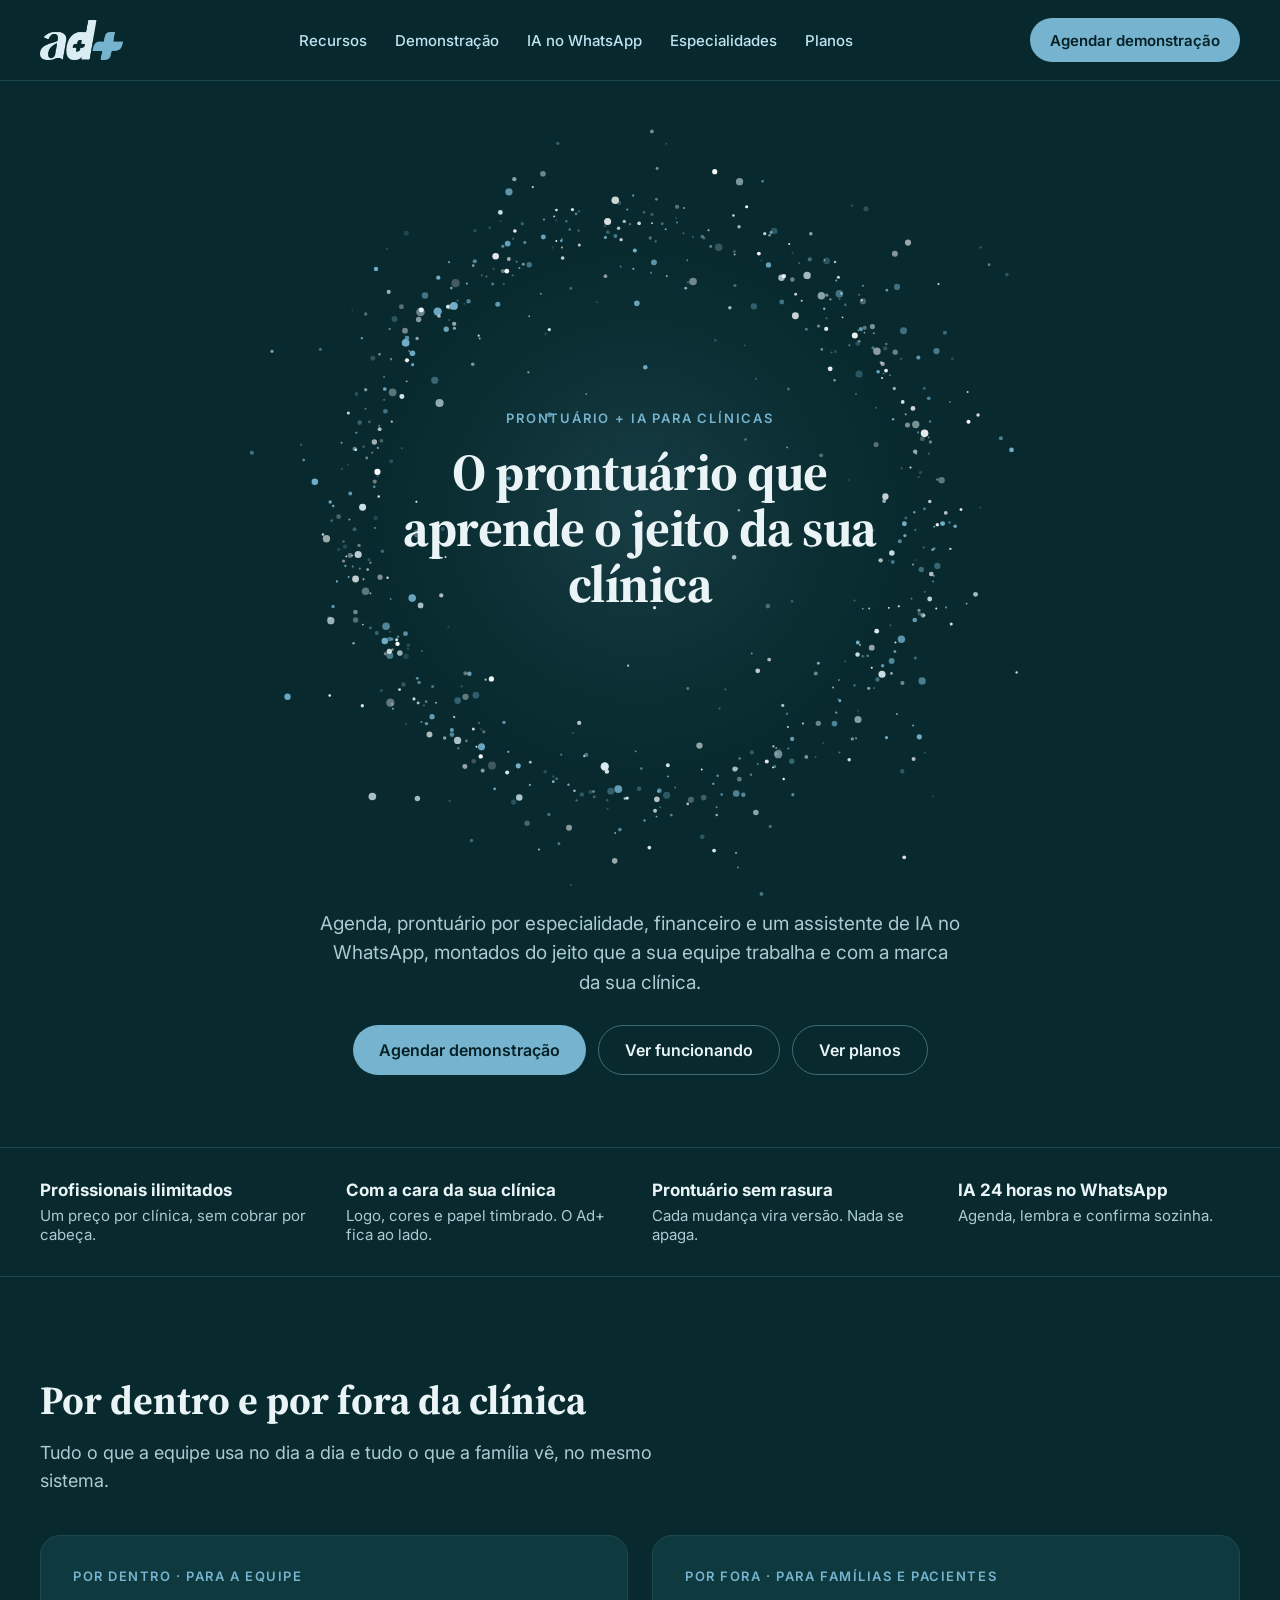
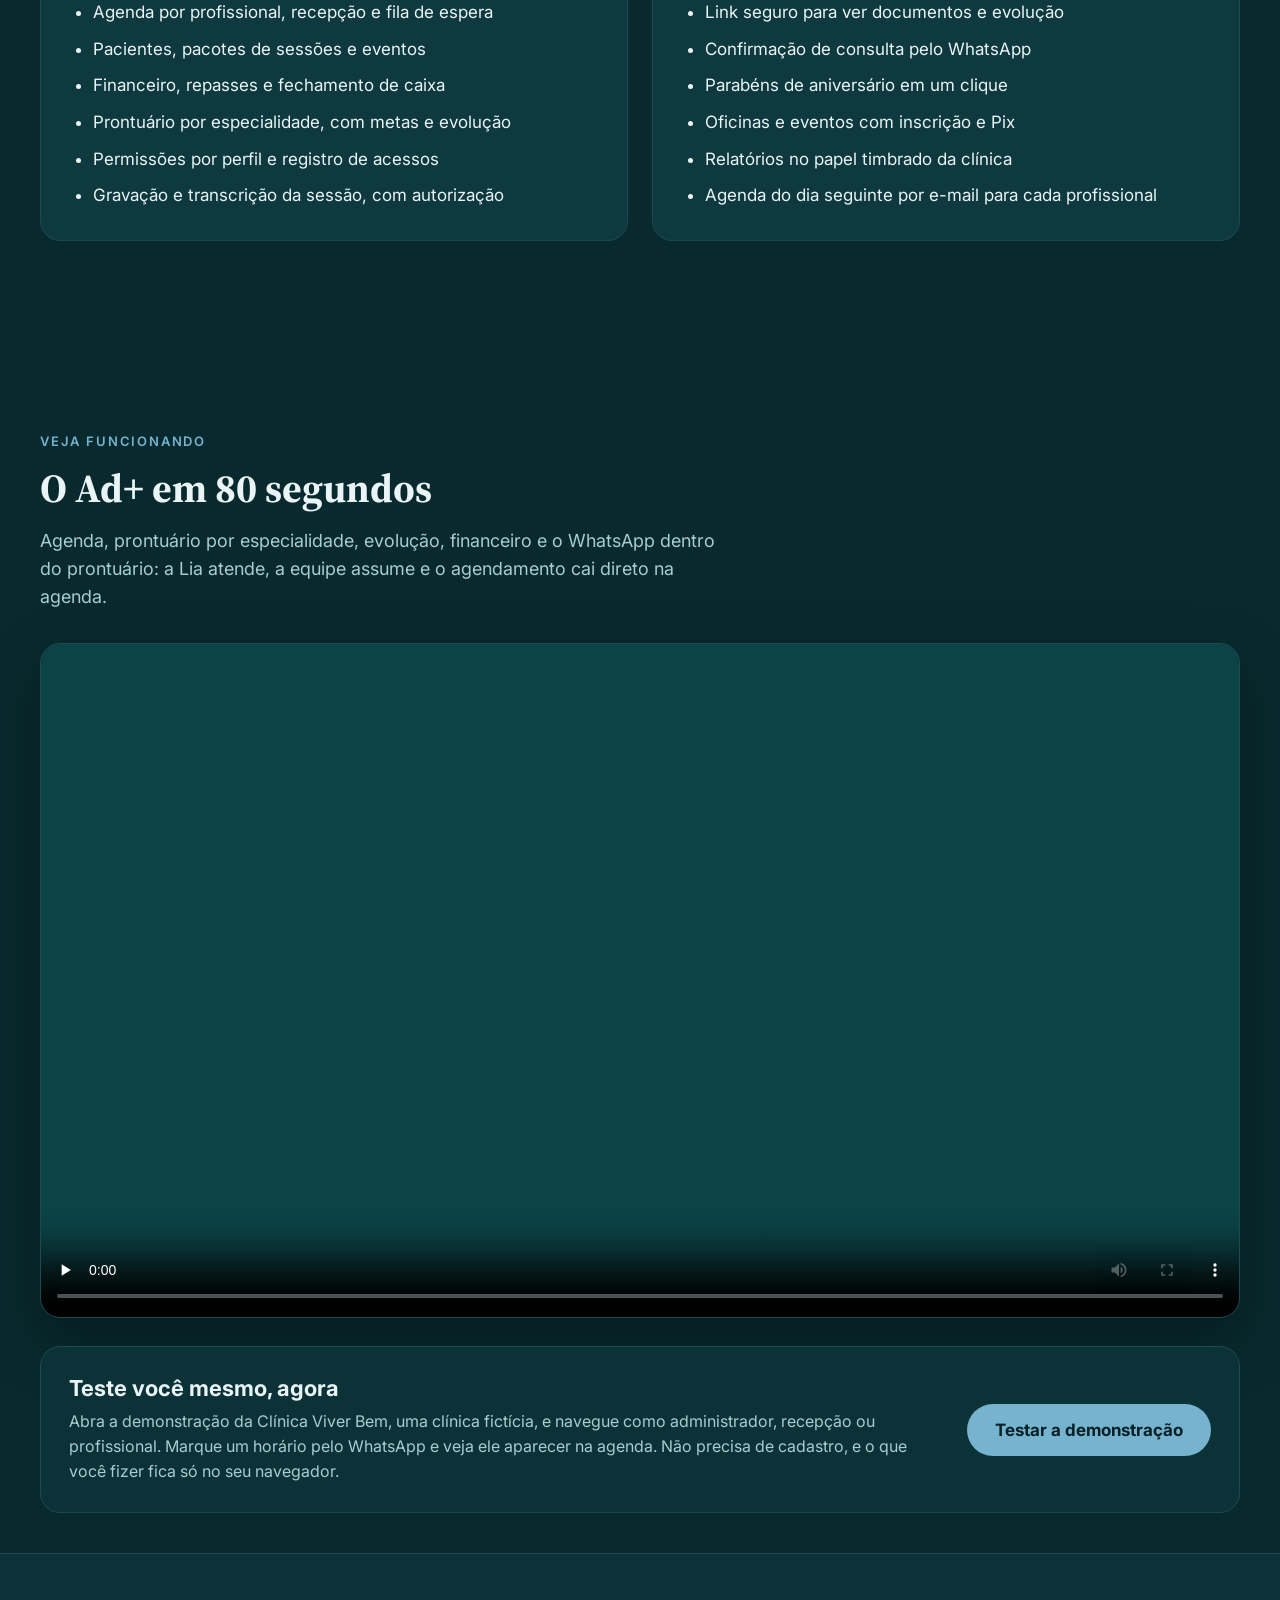
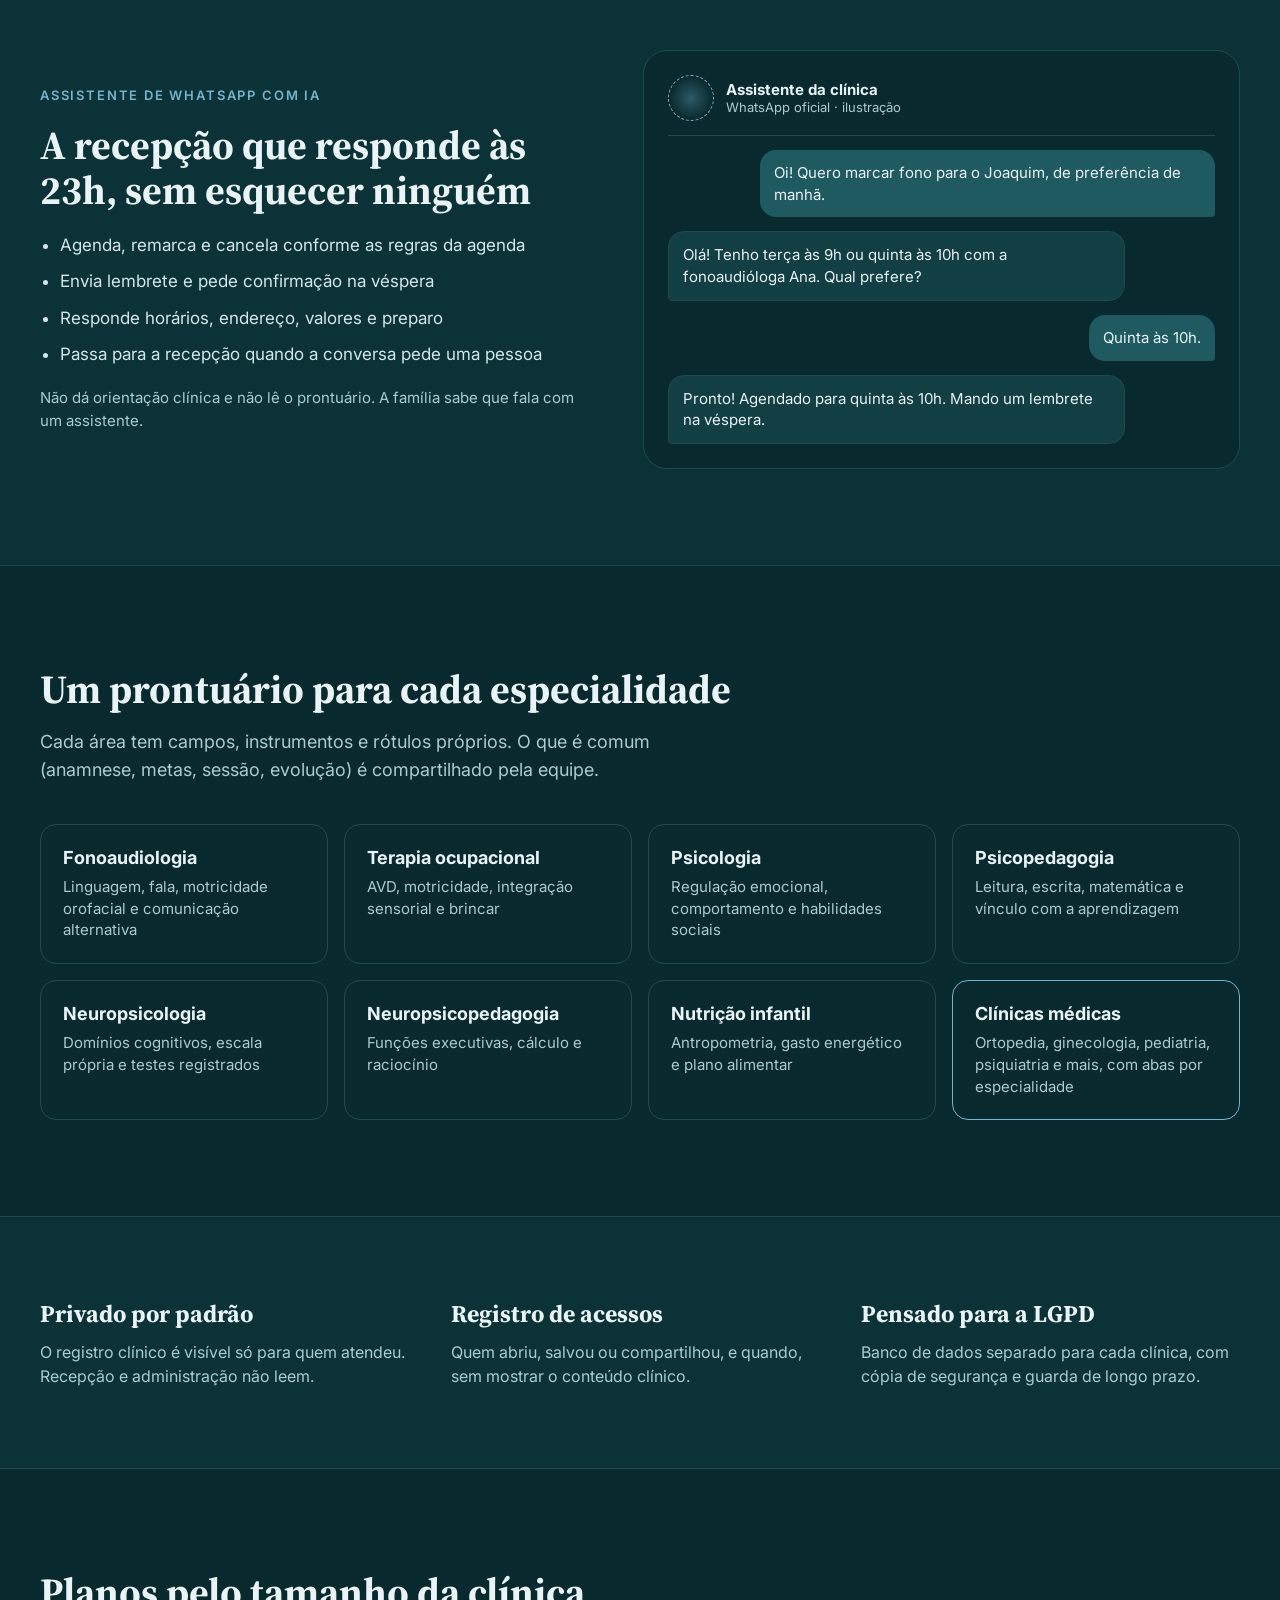
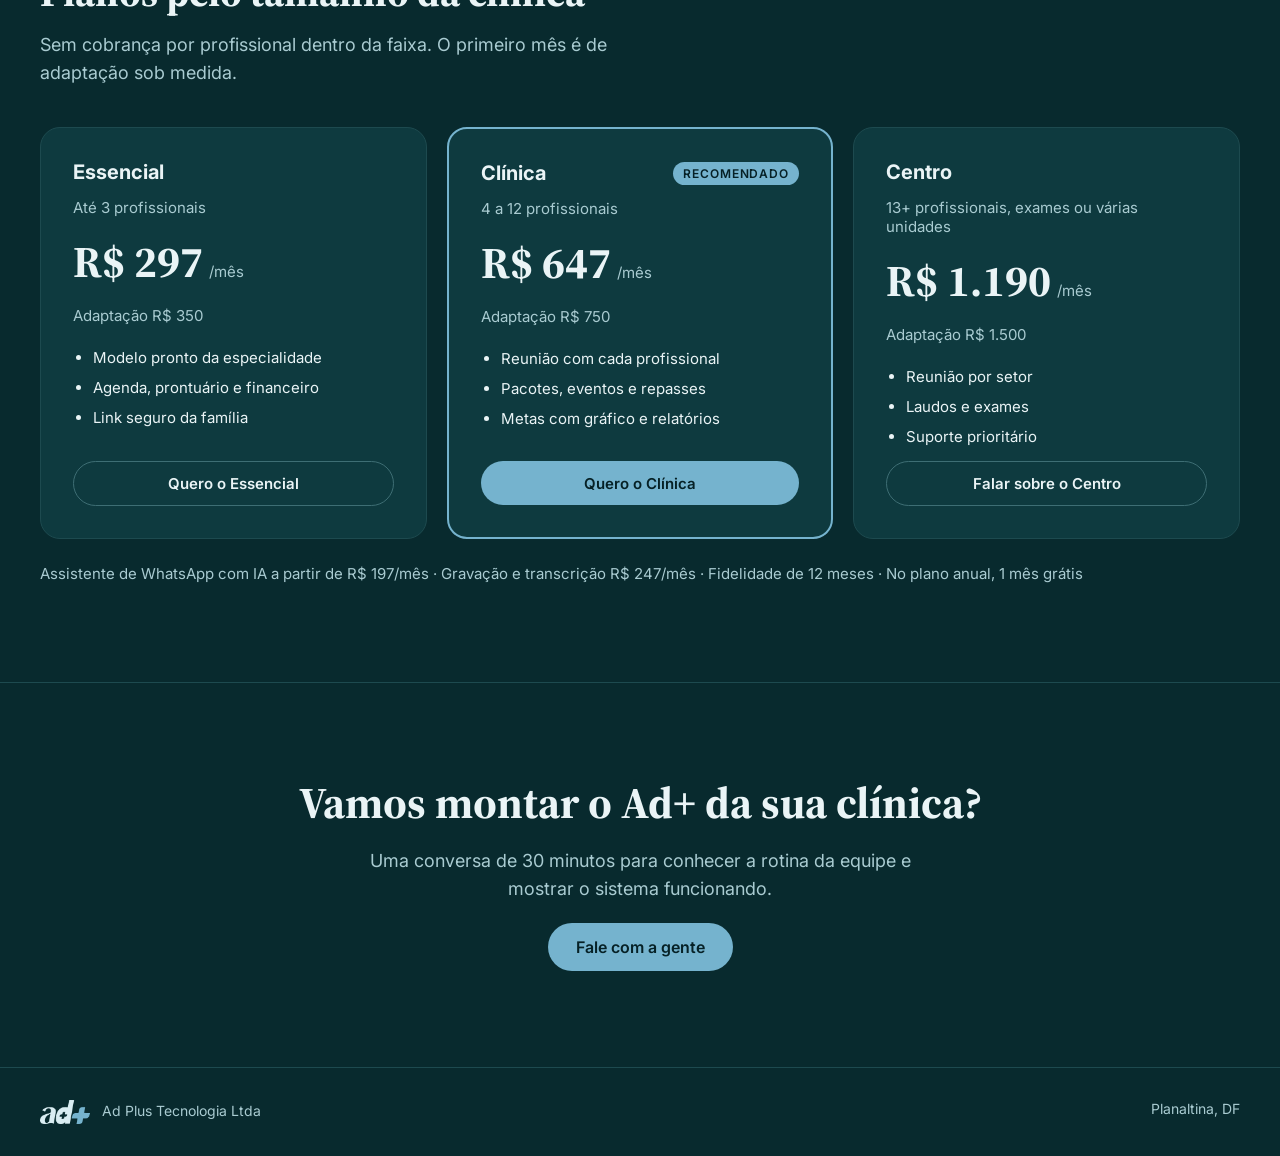
==== commit dc4b66bc: "Site: seção Veja funcionando com vídeo e demonstração navegável (/demo) Co-Authored-By: Claude Opus " ====
--- a/landing/index.html
+++ b/landing/index.html
@@ -25,6 +25,7 @@
 <a href="#topo" style="display: inline-flex; align-items: center; min-height: 44px"><img src="[data-uri]" alt="Ad+" width="83" height="40" style="display: block; height: 40px; width: auto"></a>
 <nav aria-label="Principal" style="display: flex; flex-wrap: wrap; gap: 28px; font-size: 15px; font-weight: 500">
 <a href="#recursos" style="text-decoration: none">Recursos</a>
+<a href="#demonstracao" style="text-decoration: none">Demonstração</a>
 <a href="#ia" style="text-decoration: none">IA no WhatsApp</a>
 <a href="#especialidades" style="text-decoration: none">Especialidades</a>
 <a href="#planos" style="text-decoration: none">Planos</a>
@@ -44,6 +45,7 @@
 <p style="margin: 8px 0 0; max-width: 640px; text-align: center; font-size: 19px; line-height: 1.55; color: #A9CBD1">Agenda, prontuário por especialidade, financeiro e um assistente de IA no WhatsApp, montados do jeito que a sua equipe trabalha e com a marca da sua clínica.</p>
 <div style="display: flex; flex-wrap: wrap; justify-content: center; gap: 12px; margin-top: 28px">
 <a href="#contato" style="text-decoration: none; background: #75B3CE; color: #062126; font-weight: 600; font-size: 16px; padding: 14px 26px; border-radius: 999px; min-height: 48px; box-sizing: border-box; display: inline-flex; align-items: center">Agendar demonstração</a>
+<a href="#demonstracao" style="text-decoration: none; border: 1px solid #3E6E74; color: #EAF4F6; font-weight: 600; font-size: 16px; padding: 14px 26px; border-radius: 999px; min-height: 48px; box-sizing: border-box; display: inline-flex; align-items: center">Ver funcionando</a>
 <a href="#planos" style="text-decoration: none; border: 1px solid #3E6E74; color: #EAF4F6; font-weight: 600; font-size: 16px; padding: 14px 26px; border-radius: 999px; min-height: 48px; box-sizing: border-box; display: inline-flex; align-items: center">Ver planos</a>
 </div>
 </section>
@@ -83,6 +85,24 @@
 <li>Agenda do dia seguinte por e-mail para cada profissional</li>
 </ul>
 </div>
+</div>
+</section>
+
+<section id="demonstracao" style="max-width: 1200px; margin: 0 auto; padding: 96px 24px 40px">
+<p style="margin: 0 0 12px; font-size: 13px; font-weight: 600; letter-spacing: 0.14em; text-transform: uppercase; color: #75B3CE">Veja funcionando</p>
+<h2 style="margin: 0 0 12px; font-family: 'Source Serif 4', Georgia, serif; font-size: 40px; font-weight: 700">O Ad+ em 80 segundos</h2>
+<p style="margin: 0 0 32px; max-width: 680px; font-size: 18px; line-height: 1.55; color: #A9CBD1">Agenda, prontuário por especialidade, evolução, financeiro e o WhatsApp dentro do prontuário: a Lia atende, a equipe assume e o agendamento cai direto na agenda.</p>
+<div style="border-radius: 20px; overflow: hidden; border: 1px solid #1D4A4F; background: #0B3337; box-shadow: 0 24px 60px rgba(0,0,0,.35)">
+<video controls playsinline preload="none" poster="/media/capa-video.jpg" style="display: block; width: 100%; height: auto; aspect-ratio: 16 / 9; background: #0B4347" aria-label="Vídeo de demonstração do Ad+">
+<source src="/media/adplus-demonstracao.mp4" type="video/mp4">
+</video>
+</div>
+<div style="margin-top: 28px; display: flex; flex-wrap: wrap; gap: 24px; align-items: center; justify-content: space-between; background: #0B3337; border: 1px solid #1D4A4F; border-radius: 20px; padding: 28px">
+<div style="flex: 1 1 420px; min-width: 0; display: flex; flex-direction: column; gap: 8px">
+<strong style="font-size: 22px">Teste você mesmo, agora</strong>
+<span style="font-size: 16px; line-height: 1.55; color: #A9CBD1">Abra a demonstração da Clínica Viver Bem, uma clínica fictícia, e navegue como administrador, recepção ou profissional. Marque um horário pelo WhatsApp e veja ele aparecer na agenda. Não precisa de cadastro, e o que você fizer fica só no seu navegador.</span>
+</div>
+<a href="/demo" target="_blank" rel="noopener" style="text-decoration: none; background: #75B3CE; color: #062126; font-weight: 700; font-size: 17px; padding: 16px 28px; border-radius: 999px; min-height: 52px; box-sizing: border-box; display: inline-flex; align-items: center">Testar a demonstração</a>
 </div>
 </section>
 
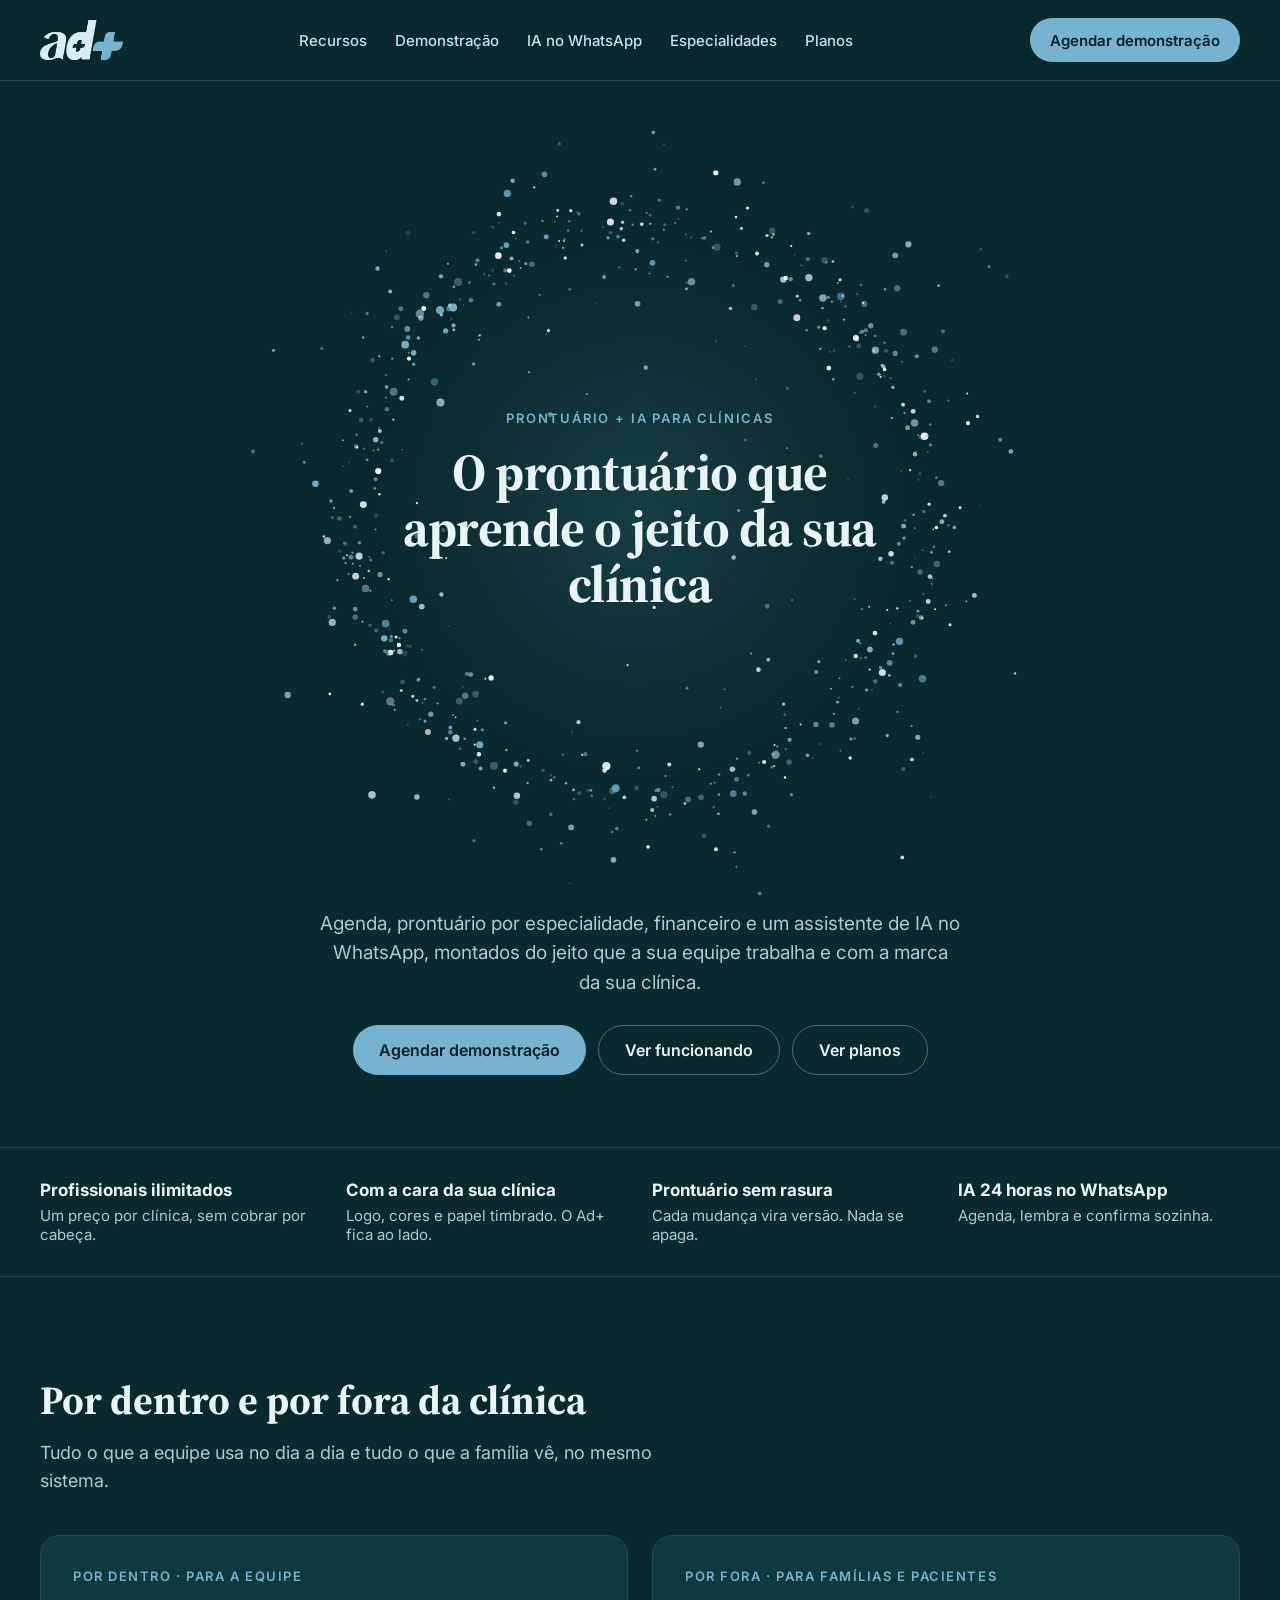
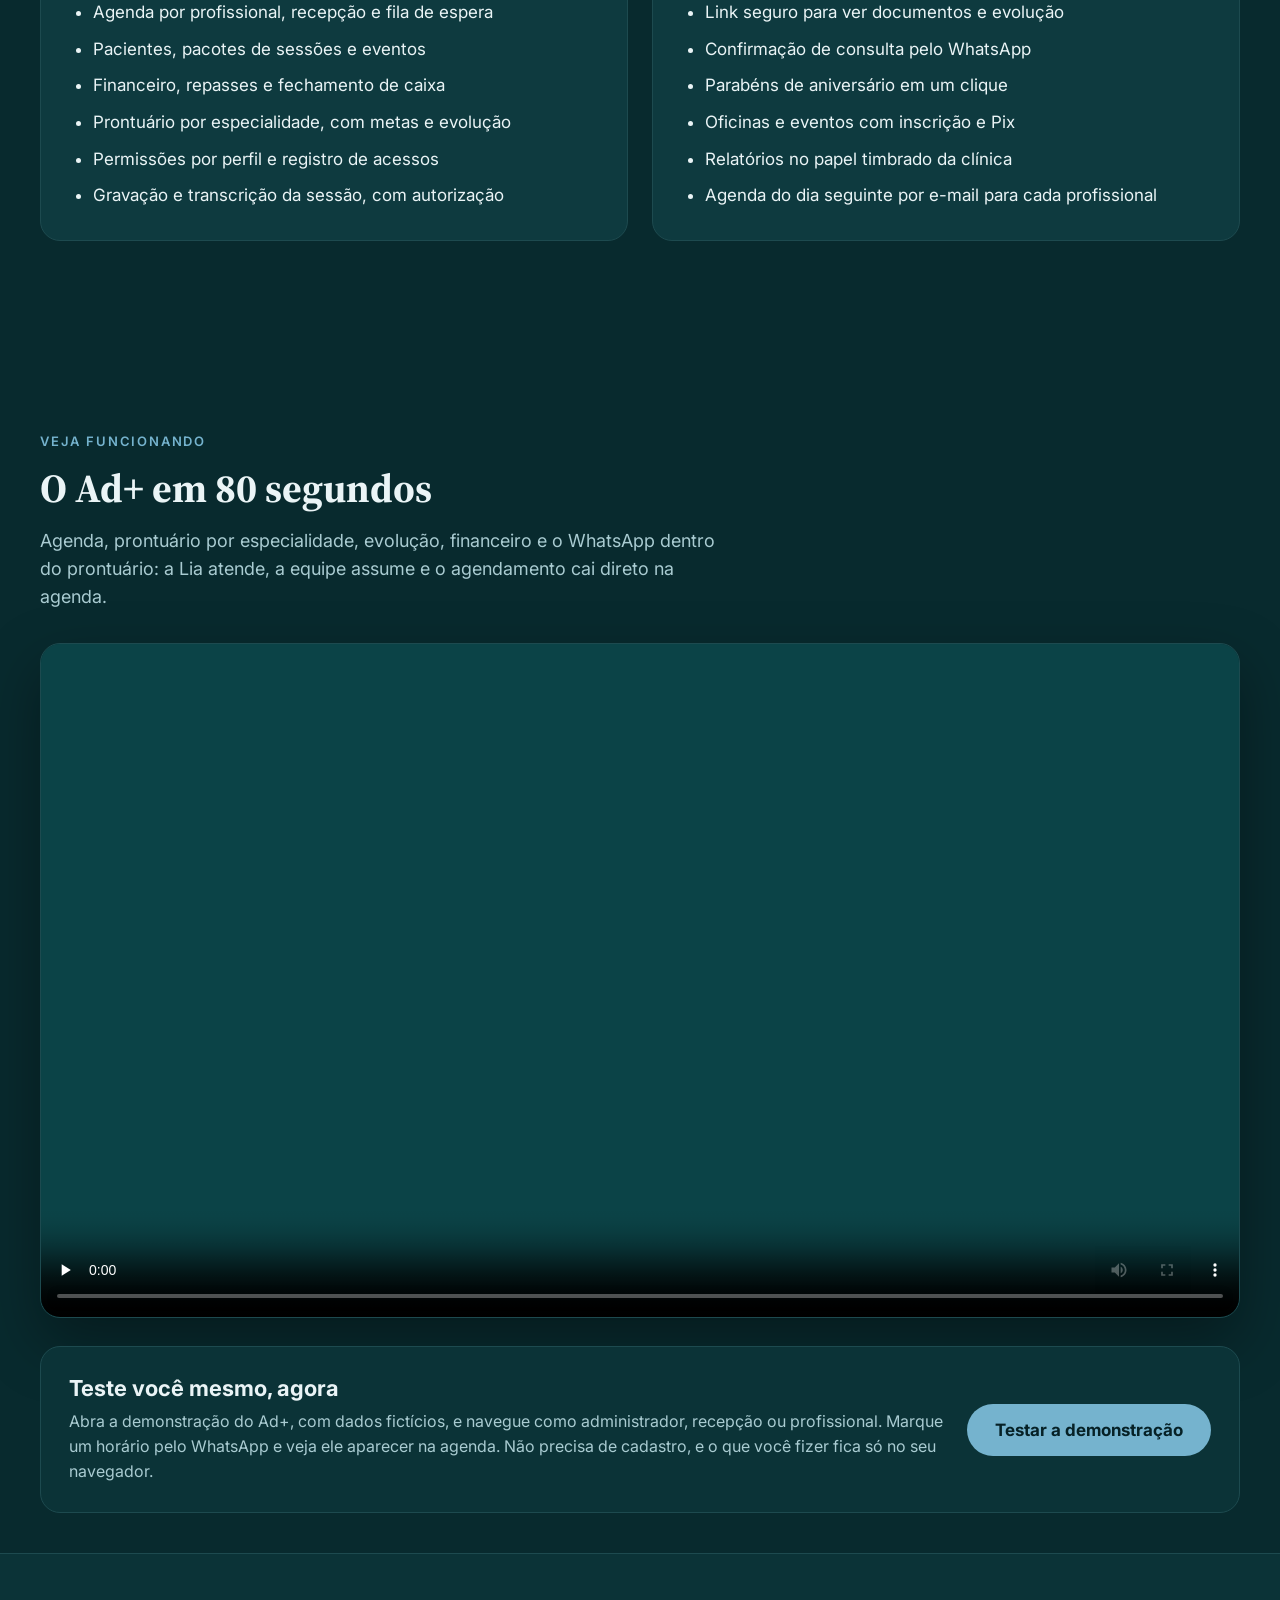
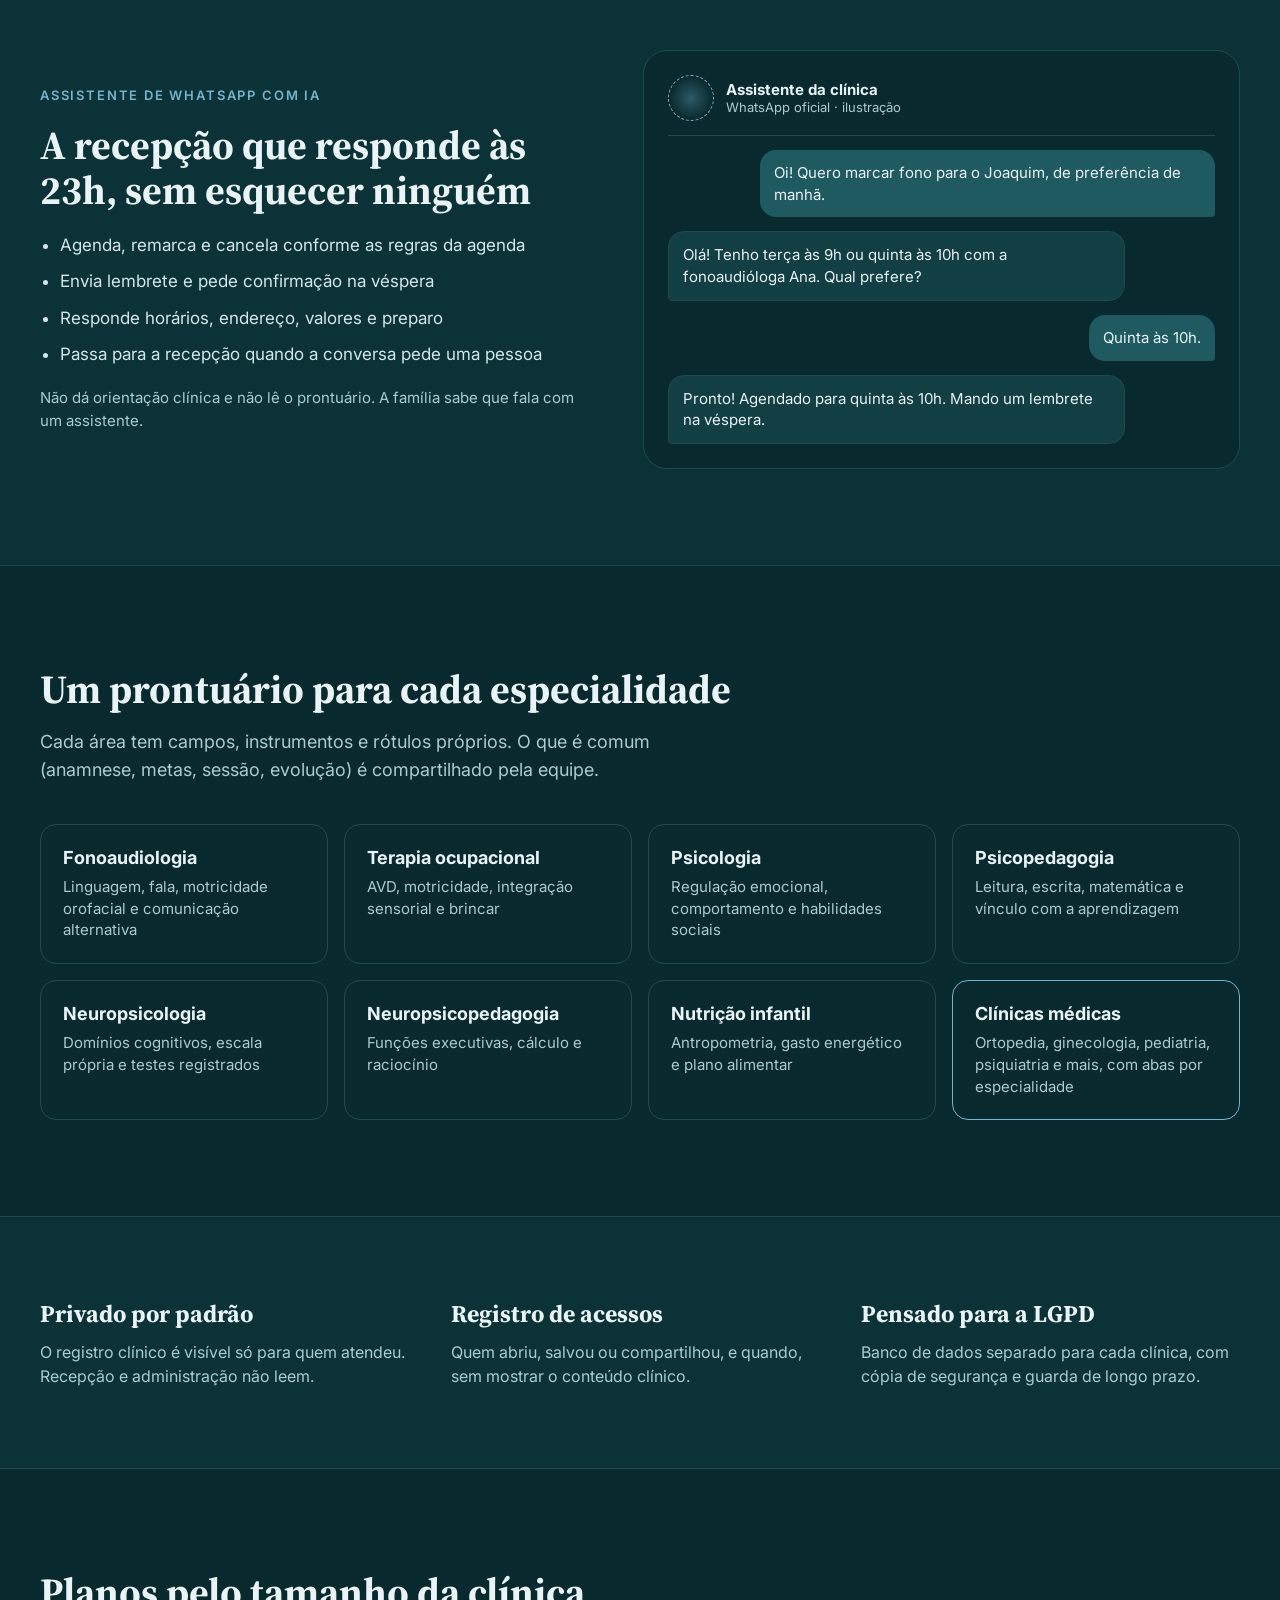
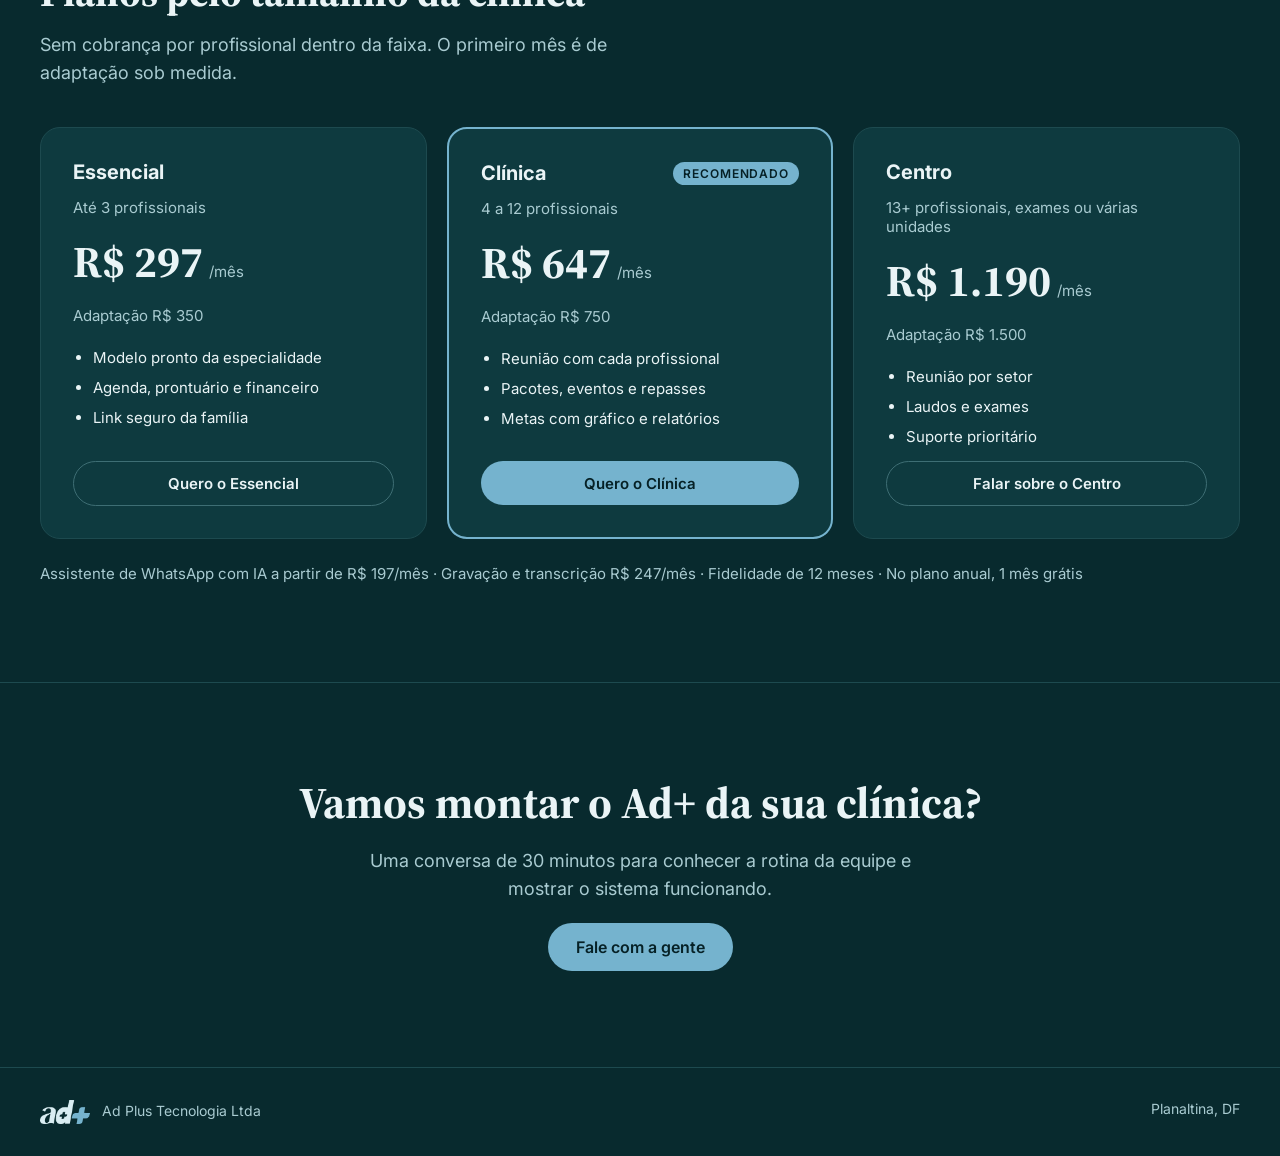
==== commit deaca7f7: "Site: demonstração e vídeo só com a marca Ad+ (sem clínica fictícia) Co-Authored-By: Claude Opus 5.5" ====
--- a/landing/index.html
+++ b/landing/index.html
@@ -100,7 +100,7 @@
 <div style="margin-top: 28px; display: flex; flex-wrap: wrap; gap: 24px; align-items: center; justify-content: space-between; background: #0B3337; border: 1px solid #1D4A4F; border-radius: 20px; padding: 28px">
 <div style="flex: 1 1 420px; min-width: 0; display: flex; flex-direction: column; gap: 8px">
 <strong style="font-size: 22px">Teste você mesmo, agora</strong>
-<span style="font-size: 16px; line-height: 1.55; color: #A9CBD1">Abra a demonstração da Clínica Viver Bem, uma clínica fictícia, e navegue como administrador, recepção ou profissional. Marque um horário pelo WhatsApp e veja ele aparecer na agenda. Não precisa de cadastro, e o que você fizer fica só no seu navegador.</span>
+<span style="font-size: 16px; line-height: 1.55; color: #A9CBD1">Abra a demonstração do Ad+, com dados fictícios, e navegue como administrador, recepção ou profissional. Marque um horário pelo WhatsApp e veja ele aparecer na agenda. Não precisa de cadastro, e o que você fizer fica só no seu navegador.</span>
 </div>
 <a href="/demo" target="_blank" rel="noopener" style="text-decoration: none; background: #75B3CE; color: #062126; font-weight: 700; font-size: 17px; padding: 16px 28px; border-radius: 999px; min-height: 52px; box-sizing: border-box; display: inline-flex; align-items: center">Testar a demonstração</a>
 </div>
